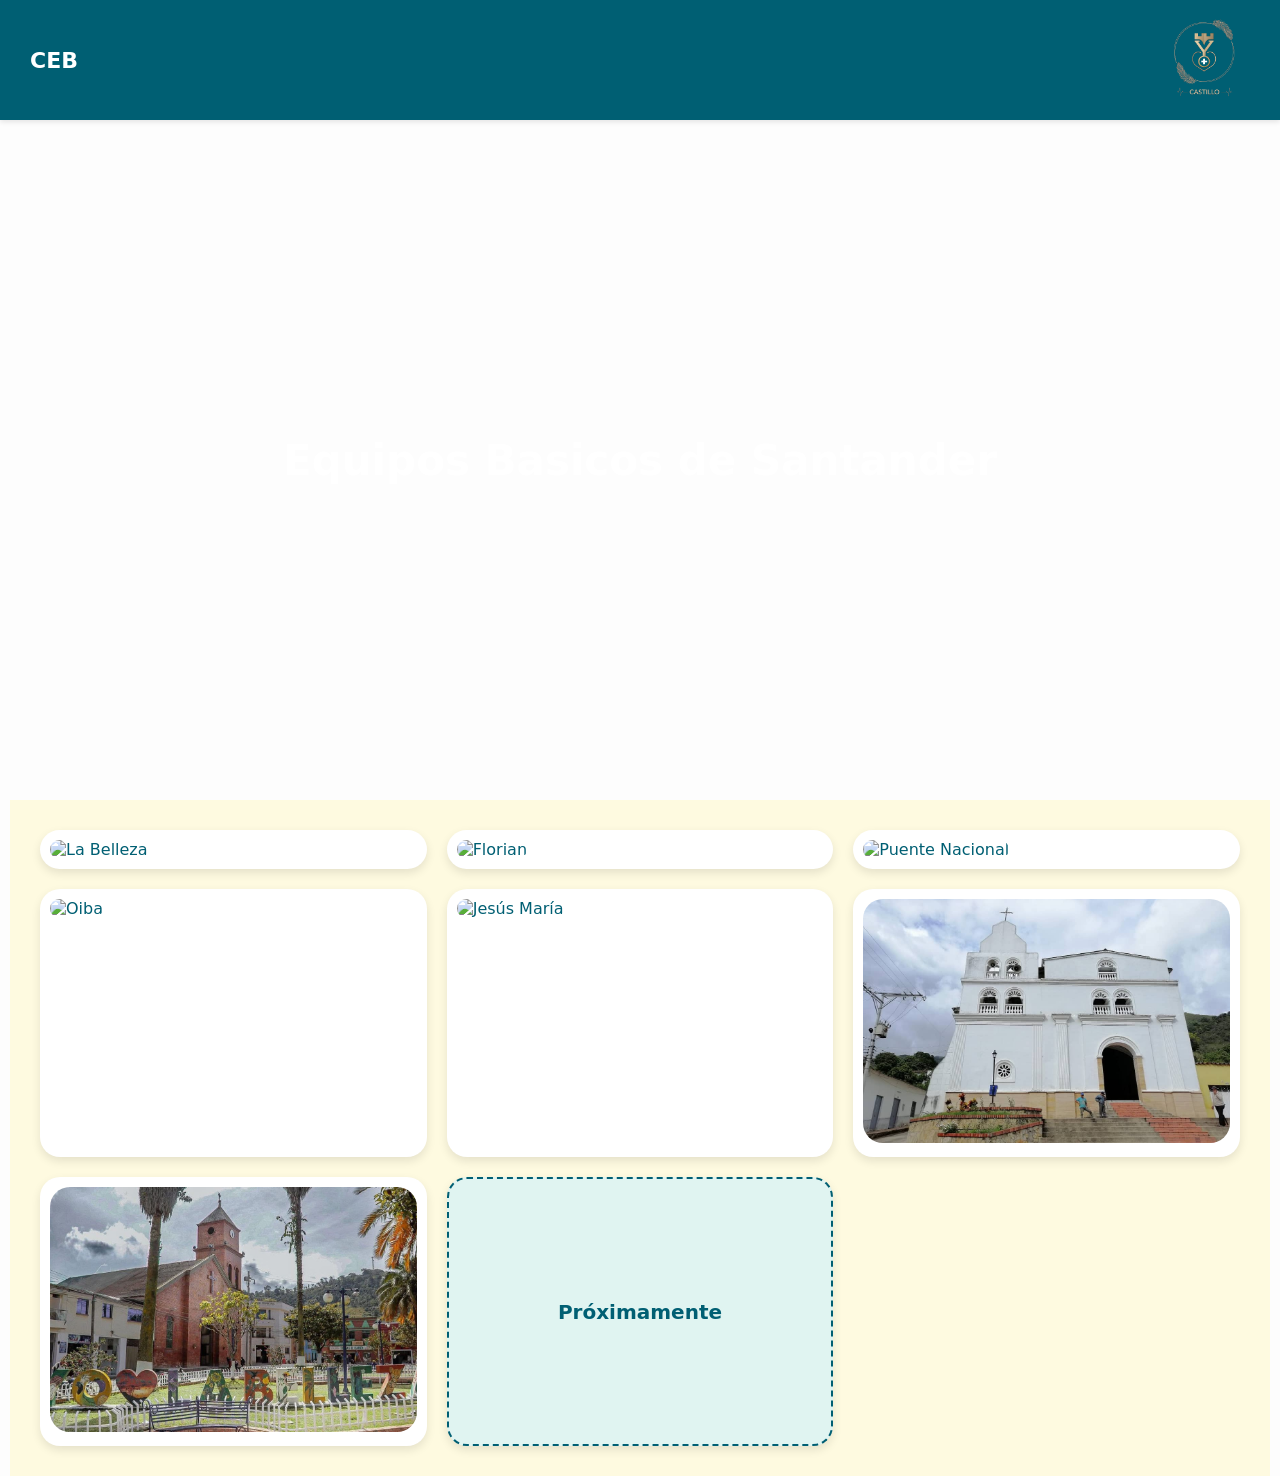
==== index.html @ 7196e9fd "web ebs" ====
<!DOCTYPE html>
<html lang="en">
<head>
    <meta charset="UTF-8">
    <meta name="viewport" content="width=device-width, initial-scale=1.0">
    <title>Cartografia De Equipos Basicos</title>
    <link rel="stylesheet" href="style.css">
    <style>
    #logo {
        transition: opacity 0.8s ease;
        opacity: 1;
        font-weight: bold;
        font-size: 22px;
    }
    #logo.fade-out {
        opacity: 0;
    }
    </style>
</head>
<body>
<nav>
    <div id="logo">CEB</div>
    <img src="logo_castillo_transparente.png" alt="Icono" class="nav-img">
</nav>

    <h1>Equipos Basicos de Santander</h1>

<div class="galeria">
    <div class="imagen">
        <a href="https://labellezasantander.netlify.app" target="_blank">
            <img src="Belleza.jpg" alt="La Belleza">
            <span class="nombre">La Belleza (2025)</span>
        </a>
    </div>

    <div class="imagen">
        <a href="https://cartografia-equipos-basicos.netlify.app/" target="_blank">
            <img src="Florian.jpeg" alt="Florian">
            <span class="nombre">Florian (2025)</span>
        </a>
    </div>

    <div class="imagen">
        <a href="https://cartografia-ebs.netlify.app/" target="_blank">
            <img src="Puente Nacional.jpg" alt="Puente Nacional">
            <span class="nombre">Puente Nacional (2025)</span>
        </a>
    </div>

    <div class="imagen">
        <a href="https://cartografia-ebs.netlify.app/" target="_blank">
            <img src="Oiba.jpg" alt="Oiba">
            <span class="nombre">Oiba (2025)</span>
        </a>
    </div>

    <div class="imagen">
        <a href="https://cartografia-ebs.netlify.app/" target="_blank">
            <img src="Jesus Maria.avif" alt="Jesús María">
            <span class="nombre">Jesús María (2025)</span>
        </a>
    </div>

        <div class="imagen">
        <a href="https://enciso-ebs.netlify.app/" target="_blank">
            <img src="enciso.jpg" alt="Jesús María">
            <span class="nombre">Enciso (2025-2026)</span>
        </a>
    </div>

            <div class="imagen">
        <a href="https://enciso-ebs.netlify.app/" target="_blank">
            <img src="belleza.jpg" alt="Jesús María">
            <span class="nombre">La Belleza (2025-2026)</span>
        </a>
    </div>

    <div class="imagen proximo">
        <div class="proximo-texto">Próximamente</div>
    </div>
</div>

<script>
window.addEventListener("load", () => {
    const logo = document.getElementById("logo");
    setTimeout(() => {
        logo.classList.add("fade-out");
        setTimeout(() => {
            logo.textContent = "Cartografía Equipos Básicos";
            logo.classList.remove("fade-out"); 
        }, 800); 
    }, 1500);
});
</script>
</body>
</html>
---- style.css ----
body {
    font-family: system-ui, -apple-system, BlinkMacSystemFont, 'Segoe UI', Roboto, Oxygen, Ubuntu, Cantarell, 'Open Sans', 'Helvetica Neue', sans-serif;
    background-color: #fdfdfd;   
    color: #222;               
    margin: 0;
    padding: 0;
}

nav {
    background-color: #005f73;   
    color: white;
    padding: 15px 30px;
    font-size: 20px;
    font-weight: bold;
    box-shadow: 0 2px 5px rgba(0,0,0,0.1); 
    display: flex;            
    align-items: center;       
    justify-content: space-between; 
}

.nav-img {
    height: 90px; 
    width: auto;

    cursor: pointer;
}

#logo {
    font-size: 24px;
    font-weight: bold;
    transition: all 1s ease;
}

h1 {
    position: relative;
    text-align: center;
    font-size: clamp(24px, 6vw, 42px);
    font-weight: bold;
    color: #ffffff;
    margin: 20px 0;           
    width: 100%;              
    aspect-ratio: 2 / 1;
    display: flex;            
    align-items: center;     
    justify-content: center;
    overflow: hidden;
    cursor: pointer;
}

h1::before {
    content: "";
    position: absolute;
    top: 0; left: 0;
    width: 100%; height: 100%;
    background: url("H3.jpg") center/cover no-repeat;
    filter: brightness(0.6) blur(2px); 
    z-index: -1;
    transition: all 0.6s ease;
}

h1:hover::before {
    filter: brightness(1) blur(0);
}

a {
    color: #005f73;
    text-decoration: none;
    font-weight: 500;
    margin: 10px;
    display: inline-block;
    transition: color 0.3s ease;
}

a:hover {
    color: #0a9396;
}

.galeria {
    display: grid;
    grid-template-columns: repeat(auto-fit, minmax(300px, 1fr));
    max-width: 1200px; /* 3 columnas máximo (3 x 300px + espacios) */
    margin: 0 auto;   /* centrar la galería */
    gap: 20px;
    padding: 30px;
    background-color: #fefae0;
}

.imagen {
    position: relative;
    overflow: hidden;    
    border-radius: 20px;
    box-shadow: 0 4px 10px rgba(0,0,0,0.1);
    background: white;
}

.imagen img {
    width: 100%;
    aspect-ratio: 3 / 2;
    object-fit: cover;
    transition: transform 0.3s ease;
    cursor: pointer;
    border-radius: 20px; 
}

.imagen:hover img {
    transform: scale(1.05);
}

.proximo {
    display: flex;
    align-items: center;
    justify-content: center;
    background: #e0f4f1; /* un verde/azul suave */
    border: 2px dashed #005f73; /* borde punteado para diferenciar */
    border-radius: 20px;
    min-height: 200px; /* altura mínima */
}

.proximo-texto {
    font-size: 20px;
    font-weight: bold;
    color: #005f73;
    text-align: center;
}

.nombre {
    position: absolute;
    bottom: 10px;
    left: 50%;
    transform: translateX(-50%);
    background: rgba(0, 95, 115, 0.8);
    color: white;
    padding: 5px 12px;
    border-radius: 12px;
    font-size: clamp(12px, 3vw, 16px);
    opacity: 0;
    transition: opacity 0.3s ease;
}

.imagen:hover .nombre {
    opacity: 1;
}

@media (max-width: 768px) {
    nav {
        font-size: 18px;
        padding: 10px 20px;
    }
    h1 {
        aspect-ratio: 16 / 9;
    }
}
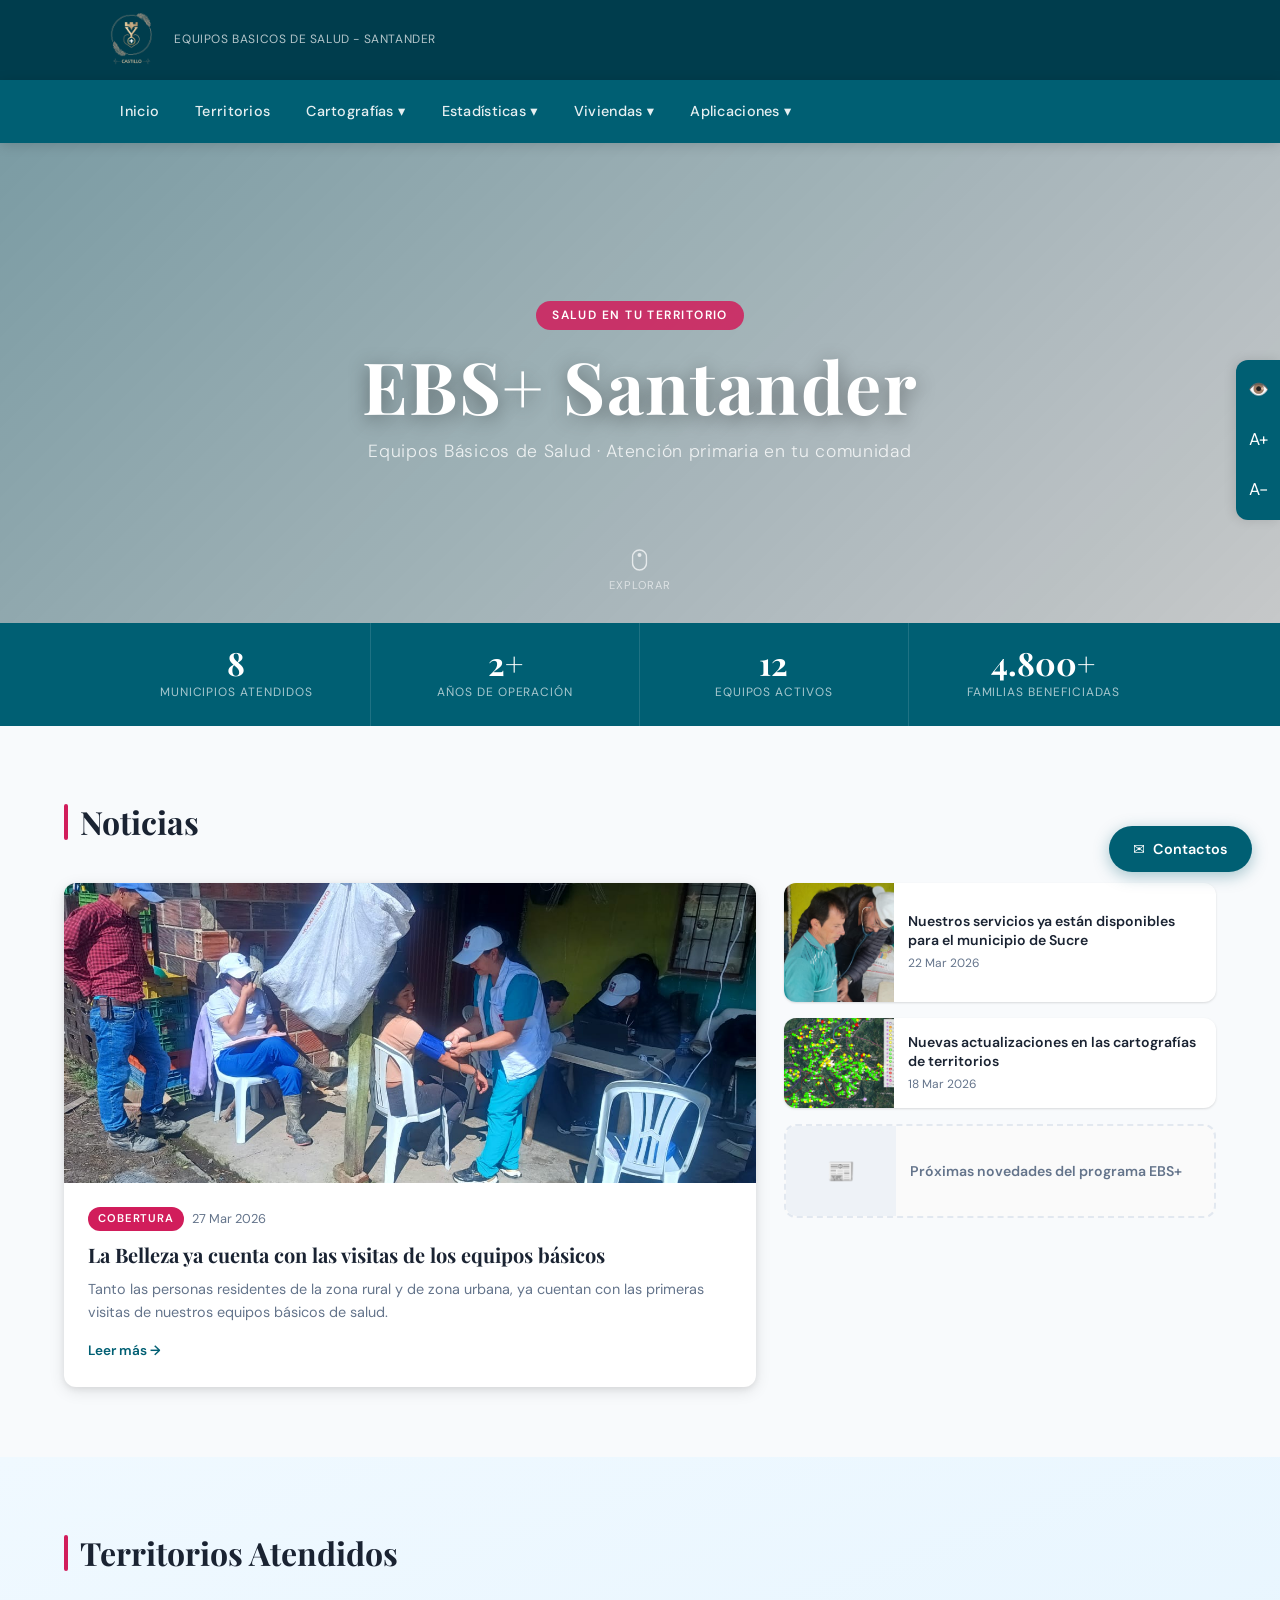
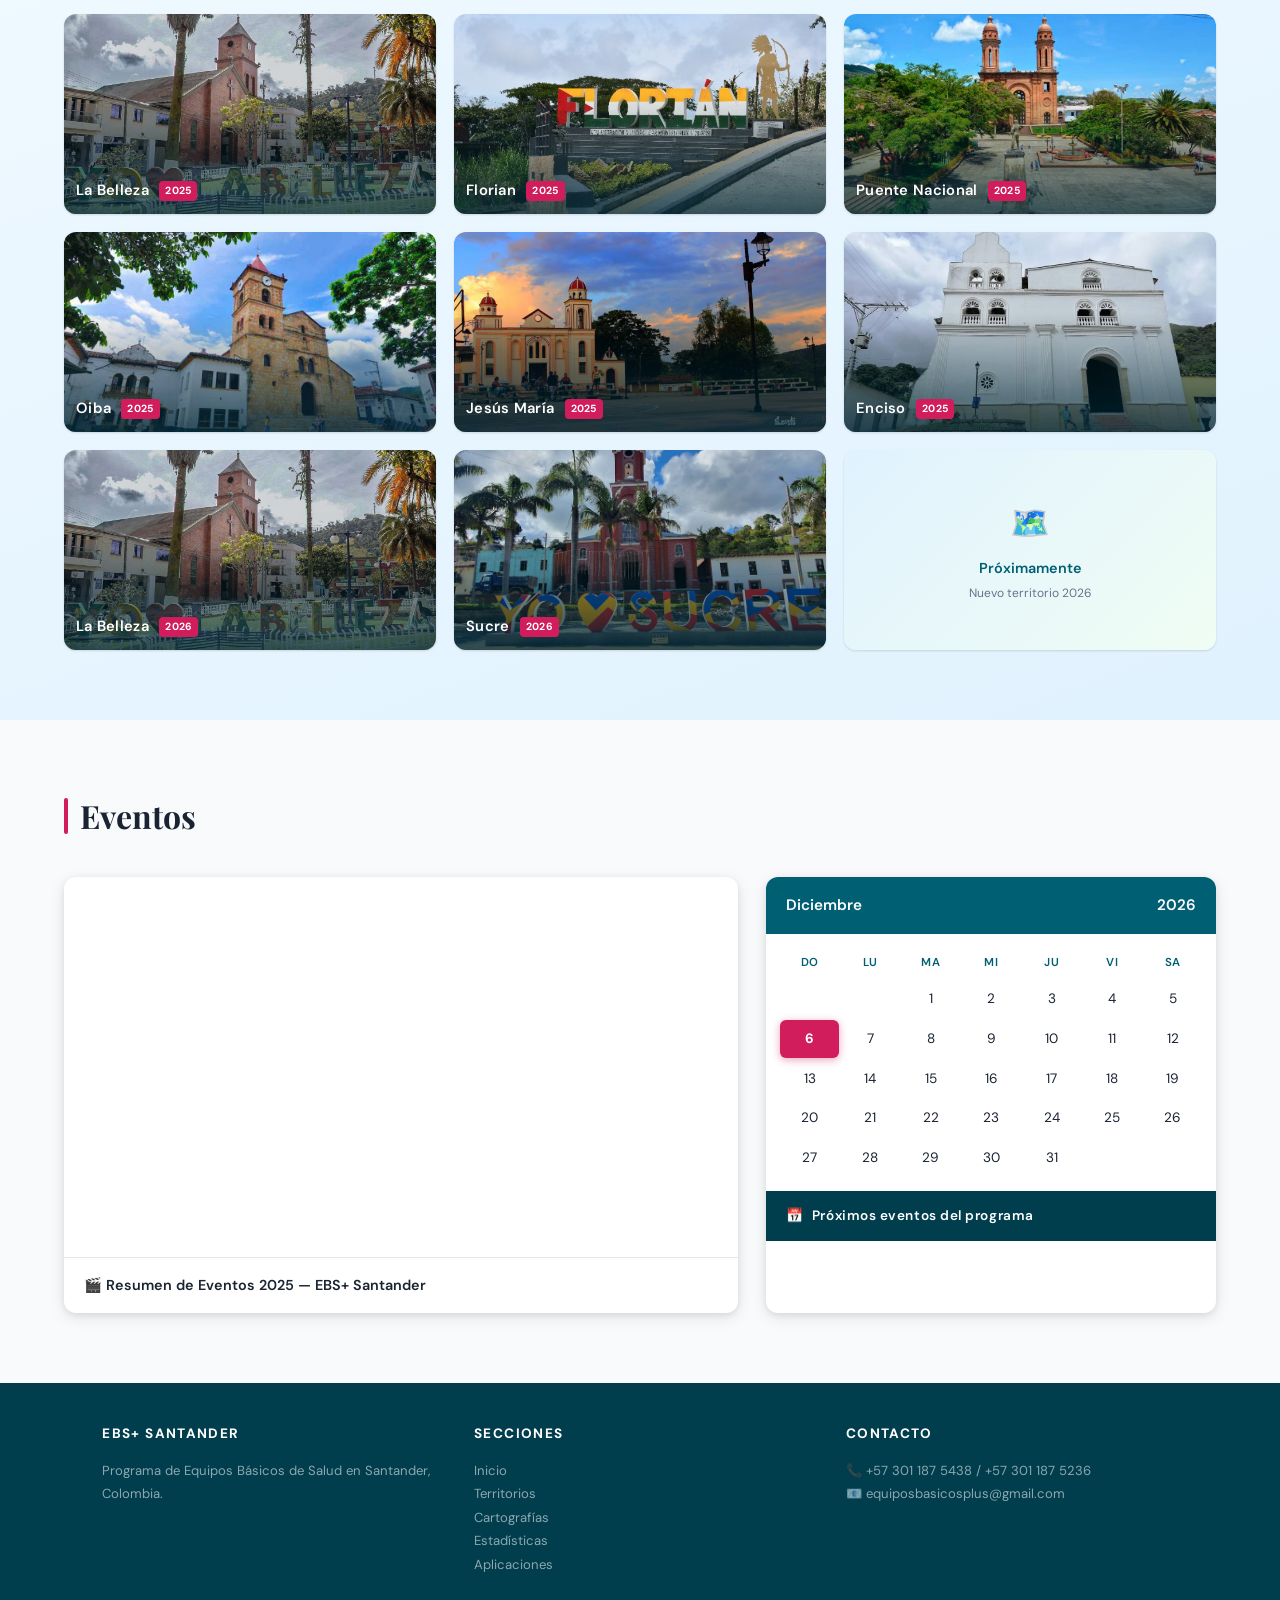
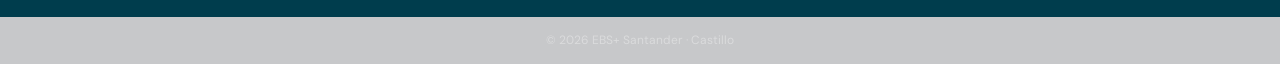
==== commit b2b63f05: "Update index.html" ====
--- a/index.html
+++ b/index.html
@@ -1,96 +1,876 @@
 <!DOCTYPE html>
-<html lang="en">
+<html lang="es">
 <head>
     <meta charset="UTF-8">
     <meta name="viewport" content="width=device-width, initial-scale=1.0">
-    <title>Cartografia De Equipos Basicos</title>
-    <link rel="stylesheet" href="style.css">
+    <title>EBS+ Santander | Equipos Básicos de Salud</title>
+    <link href="https://fonts.googleapis.com/css2?family=Playfair+Display:wght@600;700&family=DM+Sans:wght@300;400;500;600&display=swap" rel="stylesheet">
     <style>
-    #logo {
-        transition: opacity 0.8s ease;
-        opacity: 1;
-        font-weight: bold;
-        font-size: 22px;
-    }
-    #logo.fade-out {
-        opacity: 0;
-    }
+        :root {
+            --primary: #005f73;
+            --primary-light: #0a9396;
+            --primary-dark: #003d4d;
+            --accent: #d11d5b;
+            --accent-light: #f72585;
+            --bg: #f8fafc;
+            --surface: #ffffff;
+            --text: #1a2332;
+            --text-muted: #64748b;
+            --border: #e2e8f0;
+            --shadow-sm: 0 1px 3px rgba(0,0,0,0.08), 0 1px 2px rgba(0,0,0,0.06);
+            --shadow-md: 0 4px 16px rgba(0,0,0,0.10), 0 2px 6px rgba(0,0,0,0.07);
+            --shadow-lg: 0 20px 50px rgba(0,0,0,0.12);
+            --radius: 12px;
+            --font-display: 'Playfair Display', Georgia, serif;
+            --font-body: 'DM Sans', system-ui, sans-serif;
+        }
+
+        body.high-contrast {
+            --primary: #000;
+            --primary-light: #222;
+            --bg: #111;
+            --surface: #000;
+            --text: #ffff00;
+            --text-muted: #cccc00;
+            --border: #444;
+            --accent: #ffff00;
+        }
+
+        *, *::before, *::after { box-sizing: border-box; margin: 0; padding: 0; }
+
+        html { scroll-behavior: smooth; }
+
+        body {
+            font-family: var(--font-body);
+            background: var(--bg);
+            color: var(--text);
+            font-size: 16px;
+            line-height: 1.6;
+            overflow-x: hidden;
+            transition: background 0.3s, color 0.3s;
+        }
+
+        .gov-bar {
+            background: var(--primary-dark);
+            padding: 10px 8%;
+            display: flex;
+            align-items: center;
+            gap: 12px;
+            animation: slideDown 0.5s ease;
+        }
+        .gov-bar img { height: 60px; filter: brightness(1.1); }
+        .gov-bar-text {
+            color: rgba(255,255,255,0.7);
+            font-size: 0.75rem;
+            letter-spacing: 0.05em;
+            text-transform: uppercase;
+        }
+
+        nav {
+            background: var(--primary);
+            padding: 0 8%;
+            display: flex;
+            align-items: center;
+            box-shadow: 0 2px 12px rgba(0,0,0,0.15);
+            position: sticky;
+            top: 0;
+            z-index: 1000;
+            animation: slideDown 0.5s ease 0.1s both;
+        }
+
+        .menu-principal { display: flex; list-style: none; gap: 0; }
+        .menu-item { position: relative; }
+
+        .menu-item a {
+            display: block;
+            color: rgba(255,255,255,0.9);
+            text-decoration: none;
+            font-weight: 500;
+            font-size: 0.9rem;
+            letter-spacing: 0.02em;
+            padding: 20px 18px;
+            transition: color 0.2s, background 0.2s;
+            position: relative;
+        }
+
+        .menu-item a::after {
+            content: '';
+            position: absolute;
+            bottom: 0; left: 18px; right: 18px;
+            height: 2px;
+            background: var(--accent);
+            transform: scaleX(0);
+            transition: transform 0.25s ease;
+            border-radius: 2px 2px 0 0;
+        }
+
+        .menu-item:hover a { color: #fff; background: rgba(255,255,255,0.08); }
+        .menu-item:hover a::after { transform: scaleX(1); }
+
+        .dropdown-content {
+            display: none;
+            position: absolute;
+            top: 100%;
+            left: 0;
+            background: var(--surface);
+            min-width: 220px;
+            box-shadow: var(--shadow-lg);
+            border-radius: 0 0 var(--radius) var(--radius);
+            border-top: 2px solid var(--accent);
+            overflow: hidden;
+            animation: fadeDown 0.2s ease;
+        }
+
+        .menu-item:hover .dropdown-content { display: block; }
+
+        .dropdown-content a {
+            color: var(--text) !important;
+            padding: 11px 18px !important;
+            font-size: 0.875rem !important;
+            border-bottom: 1px solid var(--border);
+            transition: background 0.15s, padding-left 0.15s !important;
+        }
+
+        .dropdown-content a::after { display: none !important; }
+        .dropdown-content a:hover { background: #f0f9ff !important; padding-left: 24px !important; }
+
+        .banner-principal {
+            position: relative;
+            width: 100%;
+            height: 480px;
+            display: flex;
+            align-items: center;
+            justify-content: center;
+            overflow: hidden;
+        }
+
+        .banner-bg {
+            position: absolute;
+            inset: 0;
+            background: url("H3.jpg") center/cover no-repeat;
+            filter: brightness(0.45);
+            z-index: 0;
+            transform: scale(1.05);
+            animation: slowZoom 12s ease-out forwards;
+        }
+
+        .banner-overlay {
+            position: absolute;
+            inset: 0;
+            background: linear-gradient(135deg, rgba(0,63,77,0.5) 0%, rgba(0,0,0,0.2) 100%);
+            z-index: 1;
+        }
+
+        .banner-content {
+            position: relative;
+            z-index: 2;
+            text-align: center;
+            animation: fadeUp 1s ease 0.3s both;
+        }
+
+        .banner-tag {
+            display: inline-block;
+            background: rgba(209,29,91,0.85);
+            color: white;
+            font-size: 0.75rem;
+            font-weight: 600;
+            letter-spacing: 0.12em;
+            text-transform: uppercase;
+            padding: 5px 16px;
+            border-radius: 30px;
+            margin-bottom: 16px;
+            backdrop-filter: blur(4px);
+        }
+
+        .banner-principal h1 {
+            color: white;
+            font-family: var(--font-display);
+            font-size: clamp(2.5rem, 6vw, 4.5rem);
+            font-weight: 700;
+            text-shadow: 0 4px 20px rgba(0,0,0,0.4);
+            letter-spacing: 0.02em;
+            line-height: 1.1;
+        }
+
+        .banner-sub {
+            color: rgba(255,255,255,0.8);
+            font-size: 1.1rem;
+            margin-top: 12px;
+            font-weight: 300;
+            letter-spacing: 0.04em;
+        }
+
+        .banner-scroll {
+            position: absolute;
+            bottom: 28px;
+            left: 50%;
+            transform: translateX(-50%);
+            z-index: 2;
+            display: flex;
+            flex-direction: column;
+            align-items: center;
+            gap: 6px;
+            color: rgba(255,255,255,0.6);
+            font-size: 0.7rem;
+            letter-spacing: 0.1em;
+            text-transform: uppercase;
+            animation: bounce 2s infinite;
+        }
+
+        .banner-scroll svg { opacity: 0.7; }
+
+        .stats-bar {
+            background: var(--primary);
+            padding: 0 8%;
+            display: grid;
+            grid-template-columns: repeat(4, 1fr);
+            gap: 0;
+        }
+
+        .stat-item {
+            padding: 24px 20px;
+            text-align: center;
+            border-right: 1px solid rgba(255,255,255,0.12);
+            transition: background 0.2s;
+        }
+        .stat-item:last-child { border-right: none; }
+        .stat-item:hover { background: rgba(255,255,255,0.06); }
+
+        .stat-number {
+            font-family: var(--font-display);
+            font-size: 2rem;
+            color: #fff;
+            font-weight: 700;
+            line-height: 1;
+        }
+
+        .stat-label {
+            font-size: 0.75rem;
+            color: rgba(255,255,255,0.65);
+            text-transform: uppercase;
+            letter-spacing: 0.08em;
+            margin-top: 4px;
+        }
+
+        .section-wrapper { max-width: 1200px; margin: 0 auto; padding: 70px 24px; }
+
+        .section-label {
+            display: flex;
+            align-items: center;
+            gap: 12px;
+            margin-bottom: 36px;
+        }
+
+        .section-label::before {
+            content: '';
+            display: block;
+            width: 4px;
+            height: 36px;
+            background: var(--accent);
+            border-radius: 4px;
+        }
+
+        .section-label h2 {
+            font-family: var(--font-display);
+            font-size: 2rem;
+            color: var(--text);
+            font-weight: 700;
+        }
+
+        .news-grid { display: grid; grid-template-columns: 1.6fr 1fr; gap: 28px; }
+
+        .news-main-card {
+            background: var(--surface);
+            border-radius: var(--radius);
+            overflow: hidden;
+            box-shadow: var(--shadow-md);
+            transition: transform 0.3s, box-shadow 0.3s;
+            cursor: pointer;
+        }
+
+        .news-main-card:hover { transform: translateY(-4px); box-shadow: var(--shadow-lg); }
+
+        .news-main-card img {
+            width: 100%; height: 300px;
+            object-fit: cover; display: block;
+            transition: transform 0.5s ease;
+        }
+
+        .news-main-card:hover img { transform: scale(1.03); }
+        .news-main-card .card-body { padding: 24px; }
+
+        .news-meta { display: flex; align-items: center; gap: 8px; margin-bottom: 10px; }
+
+        .news-cat {
+            background: var(--accent);
+            color: white;
+            font-size: 0.7rem;
+            font-weight: 600;
+            letter-spacing: 0.08em;
+            text-transform: uppercase;
+            padding: 3px 10px;
+            border-radius: 20px;
+        }
+
+        .news-date { font-size: 0.8rem; color: var(--text-muted); }
+
+        .news-headline {
+            font-family: var(--font-display);
+            font-size: 1.25rem;
+            font-weight: 700;
+            line-height: 1.35;
+            color: var(--text);
+            margin-bottom: 10px;
+        }
+
+        .news-excerpt { font-size: 0.9rem; color: var(--text-muted); line-height: 1.6; }
+
+        .news-read-more {
+            display: inline-flex;
+            align-items: center;
+            gap: 6px;
+            margin-top: 16px;
+            color: var(--primary);
+            font-size: 0.85rem;
+            font-weight: 600;
+            text-decoration: none;
+            transition: gap 0.2s;
+        }
+        .news-read-more:hover { gap: 10px; }
+
+        .news-sidebar-col { display: flex; flex-direction: column; gap: 16px; }
+
+        .sidebar-card {
+            background: var(--surface);
+            border-radius: var(--radius);
+            overflow: hidden;
+            display: flex;
+            box-shadow: var(--shadow-sm);
+            transition: transform 0.25s, box-shadow 0.25s;
+            cursor: pointer;
+        }
+
+        .sidebar-card:hover { transform: translateX(4px); box-shadow: var(--shadow-md); }
+
+        .sidebar-card img { width: 110px; min-height: 90px; object-fit: cover; flex-shrink: 0; }
+
+        .sidebar-card-body {
+            padding: 14px;
+            display: flex;
+            flex-direction: column;
+            justify-content: center;
+        }
+
+        .sidebar-card-title { font-size: 0.88rem; font-weight: 600; line-height: 1.35; color: var(--text); }
+        .sidebar-card-date { font-size: 0.75rem; color: var(--text-muted); margin-top: 4px; }
+
+        .territorios-bg { background: linear-gradient(160deg, #f0f9ff 0%, #e0f2fe 100%); }
+
+        .municipios-grid { display: grid; grid-template-columns: repeat(3, 1fr); gap: 18px; }
+
+        .municipio-card {
+            position: relative;
+            overflow: hidden;
+            border-radius: var(--radius);
+            height: 200px;
+            cursor: pointer;
+            box-shadow: var(--shadow-sm);
+            transition: transform 0.35s cubic-bezier(0.34, 1.56, 0.64, 1), box-shadow 0.3s;
+        }
+
+        .municipio-card:hover { transform: scale(1.04); box-shadow: var(--shadow-lg); z-index: 2; }
+
+        .municipio-card img { width: 100%; height: 100%; object-fit: cover; transition: transform 0.6s ease; }
+        .municipio-card:hover img { transform: scale(1.12); }
+
+        .municipio-overlay {
+            position: absolute;
+            inset: 0;
+            background: linear-gradient(to top, rgba(0,40,55,0.75) 0%, transparent 60%);
+        }
+
+        .municipio-nombre {
+            position: absolute;
+            bottom: 0; left: 0; right: 0;
+            color: white;
+            padding: 14px 12px 12px;
+            font-weight: 600;
+            font-size: 0.92rem;
+            letter-spacing: 0.02em;
+        }
+
+        .municipio-year {
+            display: inline-block;
+            background: var(--accent);
+            color: white;
+            font-size: 0.65rem;
+            font-weight: 700;
+            padding: 2px 6px;
+            border-radius: 4px;
+            margin-left: 6px;
+            vertical-align: middle;
+        }
+
+        .eventos-grid { display: grid; grid-template-columns: 1.5fr 1fr; gap: 28px; }
+
+        .video-card { background: var(--surface); border-radius: var(--radius); overflow: hidden; box-shadow: var(--shadow-md); }
+        .video-card iframe { width: 100%; aspect-ratio: 16/9; display: block; }
+        .video-caption { padding: 16px 20px; font-weight: 600; font-size: 0.9rem; color: var(--text); border-top: 1px solid var(--border); }
+
+        .calendar-card { background: var(--surface); border-radius: var(--radius); overflow: hidden; box-shadow: var(--shadow-md); }
+
+        .cal-header {
+            background: var(--primary);
+            color: white;
+            padding: 16px 20px;
+            display: flex;
+            justify-content: space-between;
+            align-items: center;
+            font-weight: 600;
+            font-size: 0.95rem;
+        }
+
+        .cal-grid { display: grid; grid-template-columns: repeat(7, 1fr); padding: 14px; gap: 2px; }
+
+        .day-name {
+            text-align: center;
+            font-size: 0.72rem;
+            font-weight: 600;
+            color: var(--primary);
+            text-transform: uppercase;
+            padding: 6px 0;
+            letter-spacing: 0.04em;
+        }
+
+        .day { text-align: center; padding: 8px 4px; font-size: 0.85rem; border-radius: 6px; cursor: default; transition: background 0.15s; color: var(--text); }
+        .day:not(:empty):hover { background: #f0f9ff; }
+
+        .today { background: var(--accent); color: white !important; font-weight: 700; border-radius: 6px; box-shadow: 0 2px 8px rgba(209,29,91,0.4); }
+
+        .cal-footer {
+            background: var(--primary-dark);
+            color: white;
+            padding: 14px 20px;
+            font-size: 0.85rem;
+            font-weight: 600;
+            letter-spacing: 0.04em;
+            display: flex;
+            align-items: center;
+            gap: 8px;
+        }
+
+        .lateral-tools {
+            position: fixed;
+            right: 0; top: 40%;
+            background: var(--primary);
+            width: 44px;
+            display: flex;
+            flex-direction: column;
+            align-items: center;
+            padding: 14px 0;
+            border-radius: 12px 0 0 12px;
+            gap: 18px;
+            z-index: 2000;
+            box-shadow: -2px 0 12px rgba(0,0,0,0.12);
+        }
+
+        .tool-btn {
+            cursor: pointer;
+            font-size: 17px;
+            color: white;
+            display: flex;
+            align-items: center;
+            justify-content: center;
+            width: 32px; height: 32px;
+            border-radius: 8px;
+            transition: background 0.2s, transform 0.2s;
+            user-select: none;
+        }
+
+        .tool-btn:hover { background: rgba(255,255,255,0.15); transform: scale(1.15); }
+
+        .contact-fab {
+            position: fixed;
+            bottom: 28px; right: 28px;
+            z-index: 3000;
+            display: flex;
+            flex-direction: column;
+            align-items: flex-end;
+            gap: 12px;
+        }
+
+        .contact-panel {
+            background: var(--surface);
+            border-radius: var(--radius);
+            padding: 22px;
+            width: 290px;
+            box-shadow: var(--shadow-lg);
+            border: 1px solid var(--border);
+            opacity: 0;
+            transform: translateY(12px) scale(0.97);
+            pointer-events: none;
+            transition: opacity 0.25s, transform 0.25s;
+        }
+
+        .contact-panel.active { opacity: 1; transform: translateY(0) scale(1); pointer-events: all; }
+
+        .contact-panel h3 {
+            font-family: var(--font-display);
+            font-size: 1.1rem;
+            color: var(--primary);
+            margin-bottom: 14px;
+            padding-bottom: 10px;
+            border-bottom: 1px solid var(--border);
+        }
+
+        .contact-item { display: flex; align-items: center; gap: 10px; padding: 8px 0; font-size: 0.88rem; color: var(--text); }
+        .contact-icon { font-size: 1.1rem; }
+
+        .contact-toggle {
+            background: var(--primary);
+            color: white;
+            border: none;
+            padding: 14px 24px;
+            border-radius: 50px;
+            cursor: pointer;
+            font-size: 0.9rem;
+            font-weight: 600;
+            font-family: var(--font-body);
+            display: flex;
+            align-items: center;
+            gap: 8px;
+            box-shadow: 0 4px 16px rgba(0,95,115,0.35);
+            transition: background 0.2s, transform 0.2s, box-shadow 0.2s;
+        }
+
+        .contact-toggle:hover { background: var(--primary-light); transform: translateY(-2px); box-shadow: 0 8px 24px rgba(0,95,115,0.4); }
+
+        footer {
+            background: var(--primary-dark);
+            color: rgba(255,255,255,0.7);
+            padding: 40px 8%;
+            display: grid;
+            grid-template-columns: 1fr 1fr 1fr;
+            gap: 40px;
+        }
+
+        .footer-col h4 { color: white; font-size: 0.85rem; text-transform: uppercase; letter-spacing: 0.1em; margin-bottom: 14px; }
+
+        .footer-col p, .footer-col a {
+            font-size: 0.82rem;
+            line-height: 1.8;
+            color: rgba(255,255,255,0.55);
+            text-decoration: none;
+            display: block;
+            transition: color 0.2s;
+        }
+
+        .footer-col a:hover { color: rgba(255,255,255,0.9); }
+
+        .footer-bottom { background: rgba(0,0,0,0.2); text-align: center; padding: 14px; font-size: 0.75rem; color: rgba(255,255,255,0.35); }
+
+        @keyframes slideDown { from { transform: translateY(-100%); opacity: 0; } to { transform: translateY(0); opacity: 1; } }
+        @keyframes fadeUp { from { transform: translateY(30px); opacity: 0; } to { transform: translateY(0); opacity: 1; } }
+        @keyframes fadeDown { from { transform: translateY(-8px); opacity: 0; } to { transform: translateY(0); opacity: 1; } }
+        @keyframes slowZoom { from { transform: scale(1.08); } to { transform: scale(1.0); } }
+        @keyframes bounce { 0%, 100% { transform: translateX(-50%) translateY(0); } 50% { transform: translateX(-50%) translateY(6px); } }
+
+        .reveal { opacity: 0; transform: translateY(28px); transition: opacity 0.65s ease, transform 0.65s ease; }
+        .reveal.visible { opacity: 1; transform: translateY(0); }
+        .reveal-delay-1 { transition-delay: 0.1s; }
+        .reveal-delay-2 { transition-delay: 0.2s; }
+        .reveal-delay-3 { transition-delay: 0.3s; }
+
+        @media (max-width: 900px) {
+            .news-grid, .eventos-grid { grid-template-columns: 1fr; }
+            .municipios-grid { grid-template-columns: repeat(2, 1fr); }
+            .stats-bar { grid-template-columns: repeat(2, 1fr); }
+            footer { grid-template-columns: 1fr; gap: 24px; }
+        }
+
+        @media (max-width: 600px) {
+            .municipios-grid { grid-template-columns: 1fr; }
+            .stats-bar { grid-template-columns: 1fr 1fr; }
+            .banner-principal h1 { font-size: 2rem; }
+        }
     </style>
 </head>
 <body>
-<nav>
-    <div id="logo">CEB</div>
-    <img src="logo_castillo_transparente.png" alt="Icono" class="nav-img">
-</nav>
-
-    <h1>Equipos Basicos de Santander</h1>
-
-<div class="galeria">
-    <div class="imagen">
-        <a href="https://labellezasantander.netlify.app" target="_blank">
-            <img src="Belleza.jpg" alt="La Belleza">
-            <span class="nombre">La Belleza (2025)</span>
-        </a>
+
+    <div class="gov-bar">
+        <img src="logo_castillo_transparente.png" alt="EBS+ Santander">
+        <span class="gov-bar-text">Equipos Basicos de Salud - Santander</span>
     </div>
 
-    <div class="imagen">
-        <a href="https://cartografia-equipos-basicos.netlify.app/" target="_blank">
-            <img src="Florian.jpeg" alt="Florian">
-            <span class="nombre">Florian (2025)</span>
-        </a>
+    <nav>
+        <ul class="menu-principal">
+            <li class="menu-item"><a href="#">Inicio</a></li>
+            <li class="menu-item"><a href="#territorios" onclick="event.preventDefault();document.getElementById('territorios').scrollIntoView({behavior:'smooth'})">Territorios</a></li>
+            <li class="menu-item"><a href="#">Cartografías ▾</a>
+                <div class="dropdown-content">
+                    <a href="#">La Belleza</a>
+                    <a href="#">Florian</a>
+                    <a href="#">Puente Nacional</a>
+                    <a href="#">Oiba</a>
+                    <a href="#">Jesús María</a>
+                    <a href="#">Enciso</a>
+                    <a href="indexcar.html">Sucre</a>
+                </div>
+            </li>
+            <li class="menu-item"><a href="#">Estadísticas ▾</a>
+                <div class="dropdown-content">
+                    <a href="#">La Belleza</a>
+                    <a href="#">Florian</a>
+                    <a href="#">Puente Nacional</a>
+                    <a href="#">Oiba</a>
+                    <a href="#">Jesús María</a>
+                    <a href="#">Enciso</a>
+                    <a href="#">Sucre</a>
+                </div>
+            </li>
+            <li class="menu-item"><a href="#">Viviendas ▾</a>
+                <div class="dropdown-content">
+                    <a href="#">La Belleza</a>
+                    <a href="#">Florian</a>
+                    <a href="#">Puente Nacional</a>
+                    <a href="#">Oiba</a>
+                    <a href="#">Jesús María</a>
+                    <a href="#">Enciso</a>
+                    <a href="#">Sucre</a>
+                </div>
+            </li>
+            <li class="menu-item"><a href="#">Aplicaciones ▾</a>
+                <div class="dropdown-content">
+                    <a href="#">La Belleza</a>
+                    <a href="#">Florian</a>
+                    <a href="#">Puente Nacional</a>
+                    <a href="#">Oiba</a>
+                    <a href="#">Jesús María</a>
+                    <a href="#">Enciso</a>
+                    <a href="#">Sucre</a>
+                </div>
+            </li>
+        </ul>
+    </nav>
+
+    <div class="banner-principal">
+        <div class="banner-bg"></div>
+        <div class="banner-overlay"></div>
+        <div class="banner-content">
+            <span class="banner-tag">Salud en tu territorio</span>
+            <h1>EBS+ Santander</h1>
+            <p class="banner-sub">Equipos Básicos de Salud · Atención primaria en tu comunidad</p>
+        </div>
+        <div class="banner-scroll">
+            <svg width="16" height="22" viewBox="0 0 16 22" fill="none"><rect x="1" y="1" width="14" height="20" rx="7" stroke="white" stroke-width="1.5"/><circle cx="8" cy="6" r="2" fill="white"/></svg>
+            <span>Explorar</span>
+        </div>
     </div>
 
-    <div class="imagen">
-        <a href="https://cartografia-ebs.netlify.app/" target="_blank">
-            <img src="Puente Nacional.jpg" alt="Puente Nacional">
-            <span class="nombre">Puente Nacional (2025)</span>
-        </a>
+    <div class="stats-bar">
+        <div class="stat-item">
+            <div class="stat-number" data-target="8">0</div>
+            <div class="stat-label">Municipios atendidos</div>
+        </div>
+        <div class="stat-item">
+            <div class="stat-number" data-target="2" data-suffix="+">0</div>
+            <div class="stat-label">Años de operación</div>
+        </div>
+        <div class="stat-item">
+            <div class="stat-number" data-target="12">0</div>
+            <div class="stat-label">Equipos activos</div>
+        </div>
+        <div class="stat-item">
+            <div class="stat-number" data-target="4800" data-suffix="+">0</div>
+            <div class="stat-label">Familias beneficiadas</div>
+        </div>
     </div>
 
-    <div class="imagen">
-        <a href="https://cartografia-ebs.netlify.app/" target="_blank">
-            <img src="Oiba.jpg" alt="Oiba">
-            <span class="nombre">Oiba (2025)</span>
-        </a>
+    <section>
+        <div class="section-wrapper">
+            <div class="section-label reveal">
+                <h2>Noticias</h2>
+            </div>
+            <div class="news-grid">
+                <div class="news-main-card reveal">
+                    <img src="nt.jpg" alt="Equipos Básicos de Salud en La Belleza">
+                    <div class="card-body">
+                        <div class="news-meta">
+                            <span class="news-cat">Cobertura</span>
+                            <span class="news-date">27 Mar 2026</span>
+                        </div>
+                        <div class="news-headline">La Belleza ya cuenta con las visitas de los equipos básicos</div>
+                        <p class="news-excerpt">Tanto las personas residentes de la zona rural y de zona urbana, ya cuentan con las primeras visitas de nuestros equipos básicos de salud.</p>
+                        <a href="#" class="news-read-more">Leer más →</a>
+                    </div>
+                </div>
+                <div class="news-sidebar-col">
+                    <div class="sidebar-card reveal reveal-delay-1">
+                        <img src="Captura de pantalla 2026-03-27 093327.png" alt="Sucre">
+                        <div class="sidebar-card-body">
+                            <div class="sidebar-card-title">Nuestros servicios ya están disponibles para el municipio de Sucre</div>
+                            <div class="sidebar-card-date">22 Mar 2026</div>
+                        </div>
+                    </div>
+                    <div class="sidebar-card reveal reveal-delay-2">
+                        <img src="Captura de pantalla 2026-03-22 173746.png" alt="Cartografías">
+                        <div class="sidebar-card-body">
+                            <div class="sidebar-card-title">Nuevas actualizaciones en las cartografías de territorios</div>
+                            <div class="sidebar-card-date">18 Mar 2026</div>
+                        </div>
+                    </div>
+                    <div class="sidebar-card reveal reveal-delay-3" style="border: 2px dashed var(--border); box-shadow:none; background: #fafafa; cursor:default;">
+                        <div style="width:110px; height:90px; background: #eef2f7; display:flex; align-items:center; justify-content:center; flex-shrink:0;">
+                            <span style="font-size:1.4rem;">📰</span>
+                        </div>
+                        <div class="sidebar-card-body">
+                            <div class="sidebar-card-title" style="color: var(--text-muted);">Próximas novedades del programa EBS+</div>
+                        </div>
+                    </div>
+                </div>
+            </div>
+        </div>
+    </section>
+
+    <section id="territorios" class="territorios-bg">
+        <div class="section-wrapper">
+            <div class="section-label reveal">
+                <h2>Territorios Atendidos</h2>
+            </div>
+            <div class="municipios-grid">
+                <div class="municipio-card reveal reveal-delay-1"><img src="belleza.jpg" alt="La Belleza"><div class="municipio-overlay"></div><div class="municipio-nombre">La Belleza <span class="municipio-year">2025</span></div></div>
+                <div class="municipio-card reveal reveal-delay-2"><img src="florian.jpeg" alt="Florian"><div class="municipio-overlay"></div><div class="municipio-nombre">Florian <span class="municipio-year">2025</span></div></div>
+                <div class="municipio-card reveal reveal-delay-3"><img src="puente nacional.jpg" alt="Puente Nacional"><div class="municipio-overlay"></div><div class="municipio-nombre">Puente Nacional <span class="municipio-year">2025</span></div></div>
+                <div class="municipio-card reveal reveal-delay-1"><img src="oiba.jpg" alt="Oiba"><div class="municipio-overlay"></div><div class="municipio-nombre">Oiba <span class="municipio-year">2025</span></div></div>
+                <div class="municipio-card reveal reveal-delay-2"><img src="jesus maria.avif" alt="Jesús María"><div class="municipio-overlay"></div><div class="municipio-nombre">Jesús María <span class="municipio-year">2025</span></div></div>
+                <div class="municipio-card reveal reveal-delay-3"><img src="enciso.jpg" alt="Enciso"><div class="municipio-overlay"></div><div class="municipio-nombre">Enciso <span class="municipio-year">2025</span></div></div>
+                <div class="municipio-card reveal reveal-delay-1"><img src="belleza.jpg" alt="La Belleza 2026"><div class="municipio-overlay"></div><div class="municipio-nombre">La Belleza <span class="municipio-year">2026</span></div></div>
+                <div class="municipio-card reveal reveal-delay-2"><img src="sucre.avif" alt="Sucre"><div class="municipio-overlay"></div><div class="municipio-nombre">Sucre <span class="municipio-year">2026</span></div></div>
+                <div class="municipio-card reveal reveal-delay-3" style="background: linear-gradient(135deg, #e0f2fe, #f0fdf4); display:flex; align-items:center; justify-content:center; cursor:default;">
+                    <div style="text-align:center; color: var(--primary);">
+                        <div style="font-size:2rem; margin-bottom:8px;">🗺️</div>
+                        <div style="font-weight:600; font-size:0.9rem;">Próximamente</div>
+                        <div style="font-size:0.75rem; color: var(--text-muted); margin-top:4px;">Nuevo territorio 2026</div>
+                    </div>
+                </div>
+            </div>
+        </div>
+    </section>
+
+    <section>
+        <div class="section-wrapper">
+            <div class="section-label reveal">
+                <h2>Eventos</h2>
+            </div>
+            <div class="eventos-grid">
+                <div class="video-card reveal">
+                    <iframe src="https://www.youtube.com/embed/dQw4w9WgXcQ" frameborder="0" allowfullscreen></iframe>
+                    <div class="video-caption">🎬 Resumen de Eventos 2025 — EBS+ Santander</div>
+                </div>
+                <div class="calendar-card reveal reveal-delay-1">
+                    <div class="cal-header">
+                        <span id="monthName">Mes</span>
+                        <span id="yearName">Año</span>
+                    </div>
+                    <div class="cal-grid" id="calendarGrid"></div>
+                    <div class="cal-footer">
+                        <span>📅</span> Próximos eventos del programa
+                    </div>
+                </div>
+            </div>
+        </div>
+    </section>
+
+    <footer>
+        <div class="footer-col">
+            <h4>EBS+ Santander</h4>
+            <p>Programa de Equipos Básicos de Salud en Santander, Colombia.</p>
+        </div>
+        <div class="footer-col">
+            <h4>Secciones</h4>
+            <a href="#">Inicio</a>
+            <a href="#territorios" onclick="event.preventDefault();document.getElementById('territorios').scrollIntoView({behavior:'smooth'})">Territorios</a>
+            <a href="#">Cartografías</a>
+            <a href="#">Estadísticas</a>
+            <a href="#">Aplicaciones</a>
+        </div>
+        <div class="footer-col">
+            <h4>Contacto</h4>
+            <p>📞 +57 301 187 5438 / +57 301 187 5236</p>
+            <p>📧 equiposbasicosplus@gmail.com</p>
+        </div>
+    </footer>
+    <div class="footer-bottom">© 2026 EBS+ Santander · Castillo</div>
+
+    <div class="lateral-tools">
+        <div class="tool-btn" onclick="toggleContrast()" title="Alto contraste">👁️</div>
+        <div class="tool-btn" onclick="changeFontSize(2)" title="Aumentar texto">A+</div>
+        <div class="tool-btn" onclick="changeFontSize(-2)" title="Reducir texto">A−</div>
     </div>
 
-    <div class="imagen">
-        <a href="https://cartografia-ebs.netlify.app/" target="_blank">
-            <img src="Jesus Maria.avif" alt="Jesús María">
-            <span class="nombre">Jesús María (2025)</span>
-        </a>
+    <div class="contact-fab">
+        <div id="contactPanel" class="contact-panel">
+            <h3>Contáctenos</h3>
+            <div class="contact-item"><span class="contact-icon">📞</span><span>+57 301 187 5438 / +57 301 187 5236</span></div>
+            <div class="contact-item"><span class="contact-icon">📧</span><span>equiposbasicosplus@gmail.com</span></div>
+            <div class="contact-item"><span class="contact-icon">🕐</span><span>Lun–Vie 8:00 am – 5:00 pm</span></div>
+        </div>
+        <button class="contact-toggle" onclick="toggleContact()">
+            <span>✉</span> Contactos
+        </button>
     </div>
 
-        <div class="imagen">
-        <a href="https://enciso-ebs.netlify.app/" target="_blank">
-            <img src="enciso.jpg" alt="Jesús María">
-            <span class="nombre">Enciso (2025-2026)</span>
-        </a>
-    </div>
-
-            <div class="imagen">
-        <a href="https://enciso-ebs.netlify.app/" target="_blank">
-            <img src="belleza.jpg" alt="Jesús María">
-            <span class="nombre">La Belleza (2025-2026)</span>
-        </a>
-    </div>
-
-    <div class="imagen proximo">
-        <div class="proximo-texto">Próximamente</div>
-    </div>
-</div>
-
-<script>
-window.addEventListener("load", () => {
-    const logo = document.getElementById("logo");
-    setTimeout(() => {
-        logo.classList.add("fade-out");
-        setTimeout(() => {
-            logo.textContent = "Cartografía Equipos Básicos";
-            logo.classList.remove("fade-out"); 
-        }, 800); 
-    }, 1500);
-});
-</script>
+    <script>
+        function toggleContrast() { document.body.classList.toggle('high-contrast'); }
+        let currentSize = 16;
+        function changeFontSize(step) {
+            currentSize = Math.min(22, Math.max(12, currentSize + step));
+            document.documentElement.style.fontSize = currentSize + 'px';
+        }
+        function toggleContact() {
+            document.getElementById('contactPanel').classList.toggle('active');
+        }
+
+        const date = new Date();
+        const monthNames = ["Enero","Febrero","Marzo","Abril","Mayo","Junio","Julio","Agosto","Septiembre","Octubre","Noviembre","Diciembre"];
+        const dayNames = ["Do","Lu","Ma","Mi","Ju","Vi","Sa"];
+        document.getElementById('monthName').textContent = monthNames[date.getMonth()];
+        document.getElementById('yearName').textContent = date.getFullYear();
+
+        const grid = document.getElementById('calendarGrid');
+        dayNames.forEach(d => grid.innerHTML += `<div class="day-name">${d}</div>`);
+        const firstDay = new Date(date.getFullYear(), date.getMonth(), 1).getDay();
+        const lastDay = new Date(date.getFullYear(), date.getMonth() + 1, 0).getDate();
+        for (let i = 0; i < firstDay; i++) grid.innerHTML += `<div></div>`;
+        for (let i = 1; i <= lastDay; i++) {
+            const isToday = i === date.getDate() ? 'today' : '';
+            grid.innerHTML += `<div class="day ${isToday}">${i}</div>`;
+        }
+
+        const revealEls = document.querySelectorAll('.reveal');
+        const observer = new IntersectionObserver((entries) => {
+            entries.forEach(e => { if (e.isIntersecting) { e.target.classList.add('visible'); observer.unobserve(e.target); } });
+        }, { threshold: 0.12 });
+        revealEls.forEach(el => observer.observe(el));
+
+        const counters = document.querySelectorAll('.stat-number[data-target]');
+        const countObserver = new IntersectionObserver((entries) => {
+            entries.forEach(e => {
+                if (!e.isIntersecting) return;
+                const el = e.target;
+                const target = +el.dataset.target;
+                const suffix = el.dataset.suffix || '';
+                const step = target / (1200 / 16);
+                let current = 0;
+                const timer = setInterval(() => {
+                    current = Math.min(current + step, target);
+                    el.textContent = Math.floor(current).toLocaleString('es-CO') + suffix;
+                    if (current >= target) clearInterval(timer);
+                }, 16);
+                countObserver.unobserve(el);
+            });
+        }, { threshold: 0.5 });
+        counters.forEach(el => countObserver.observe(el));
+    </script>
 </body>
 </html>
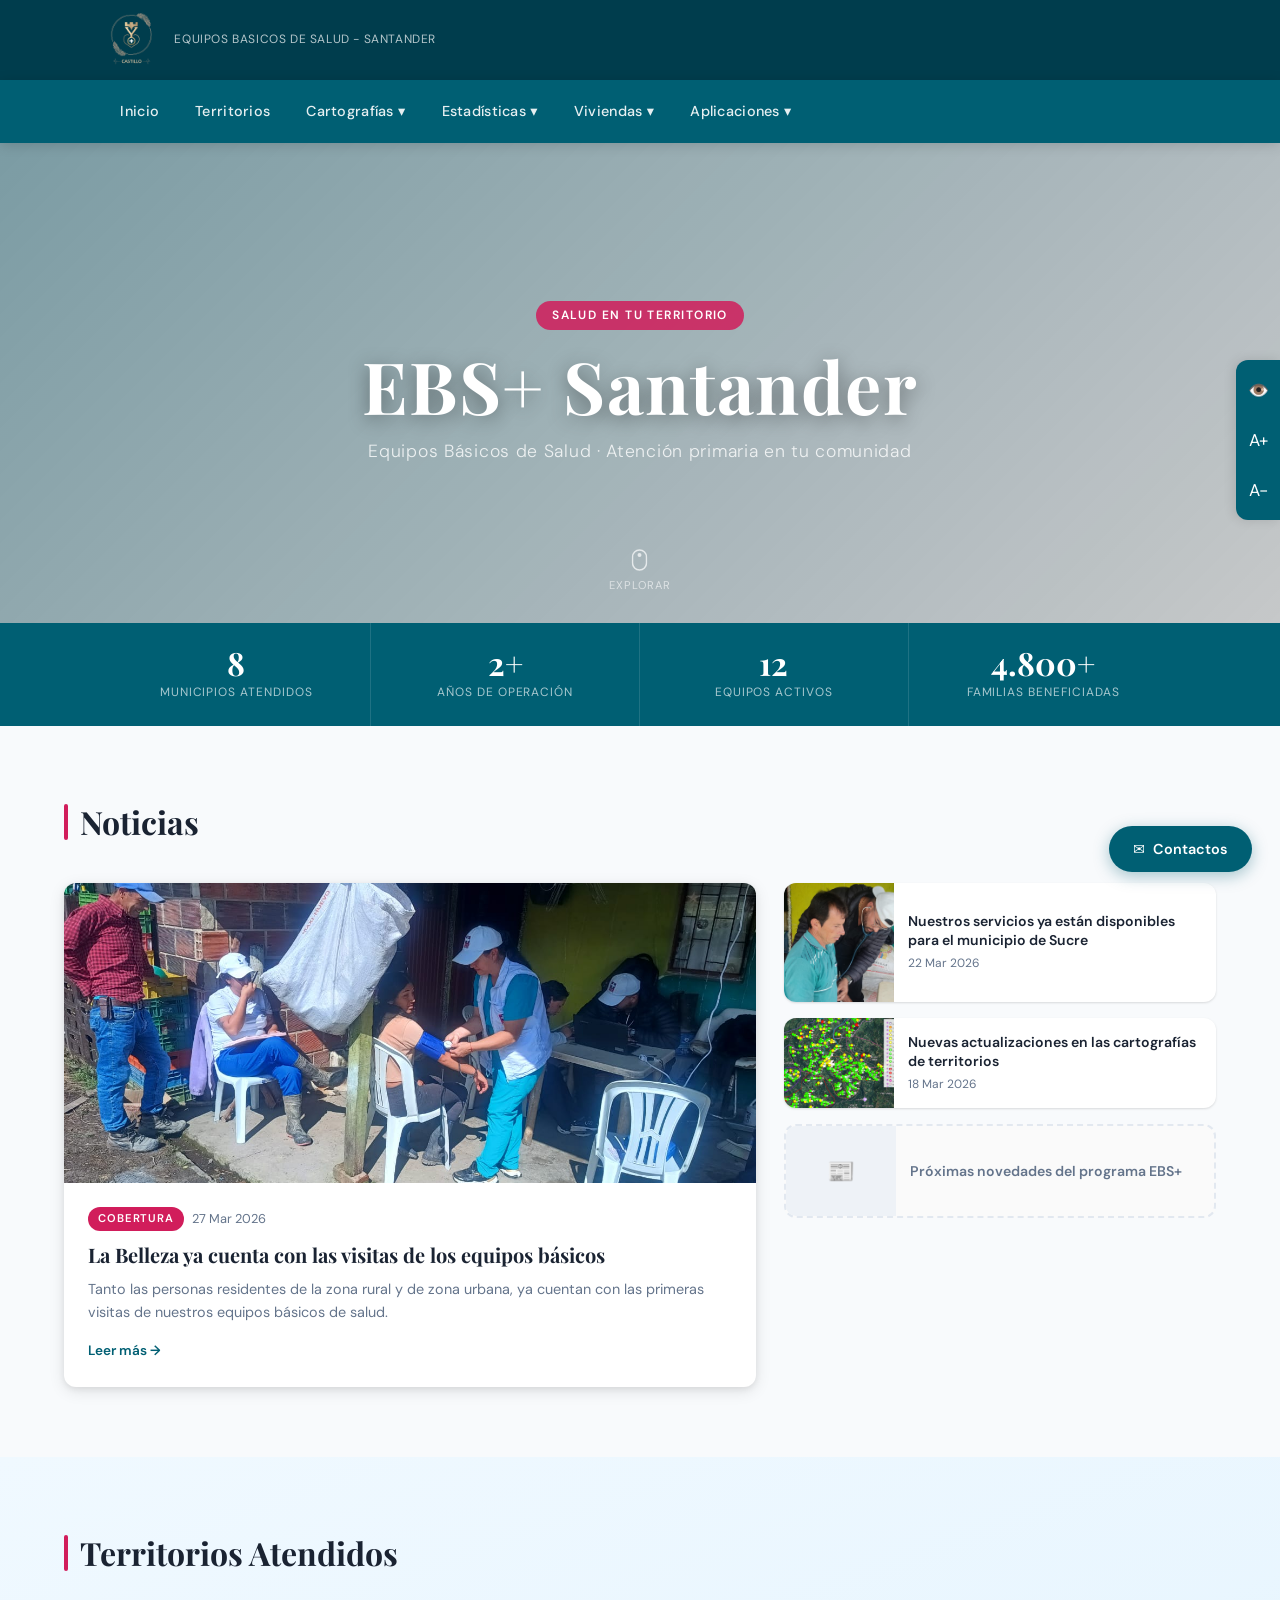
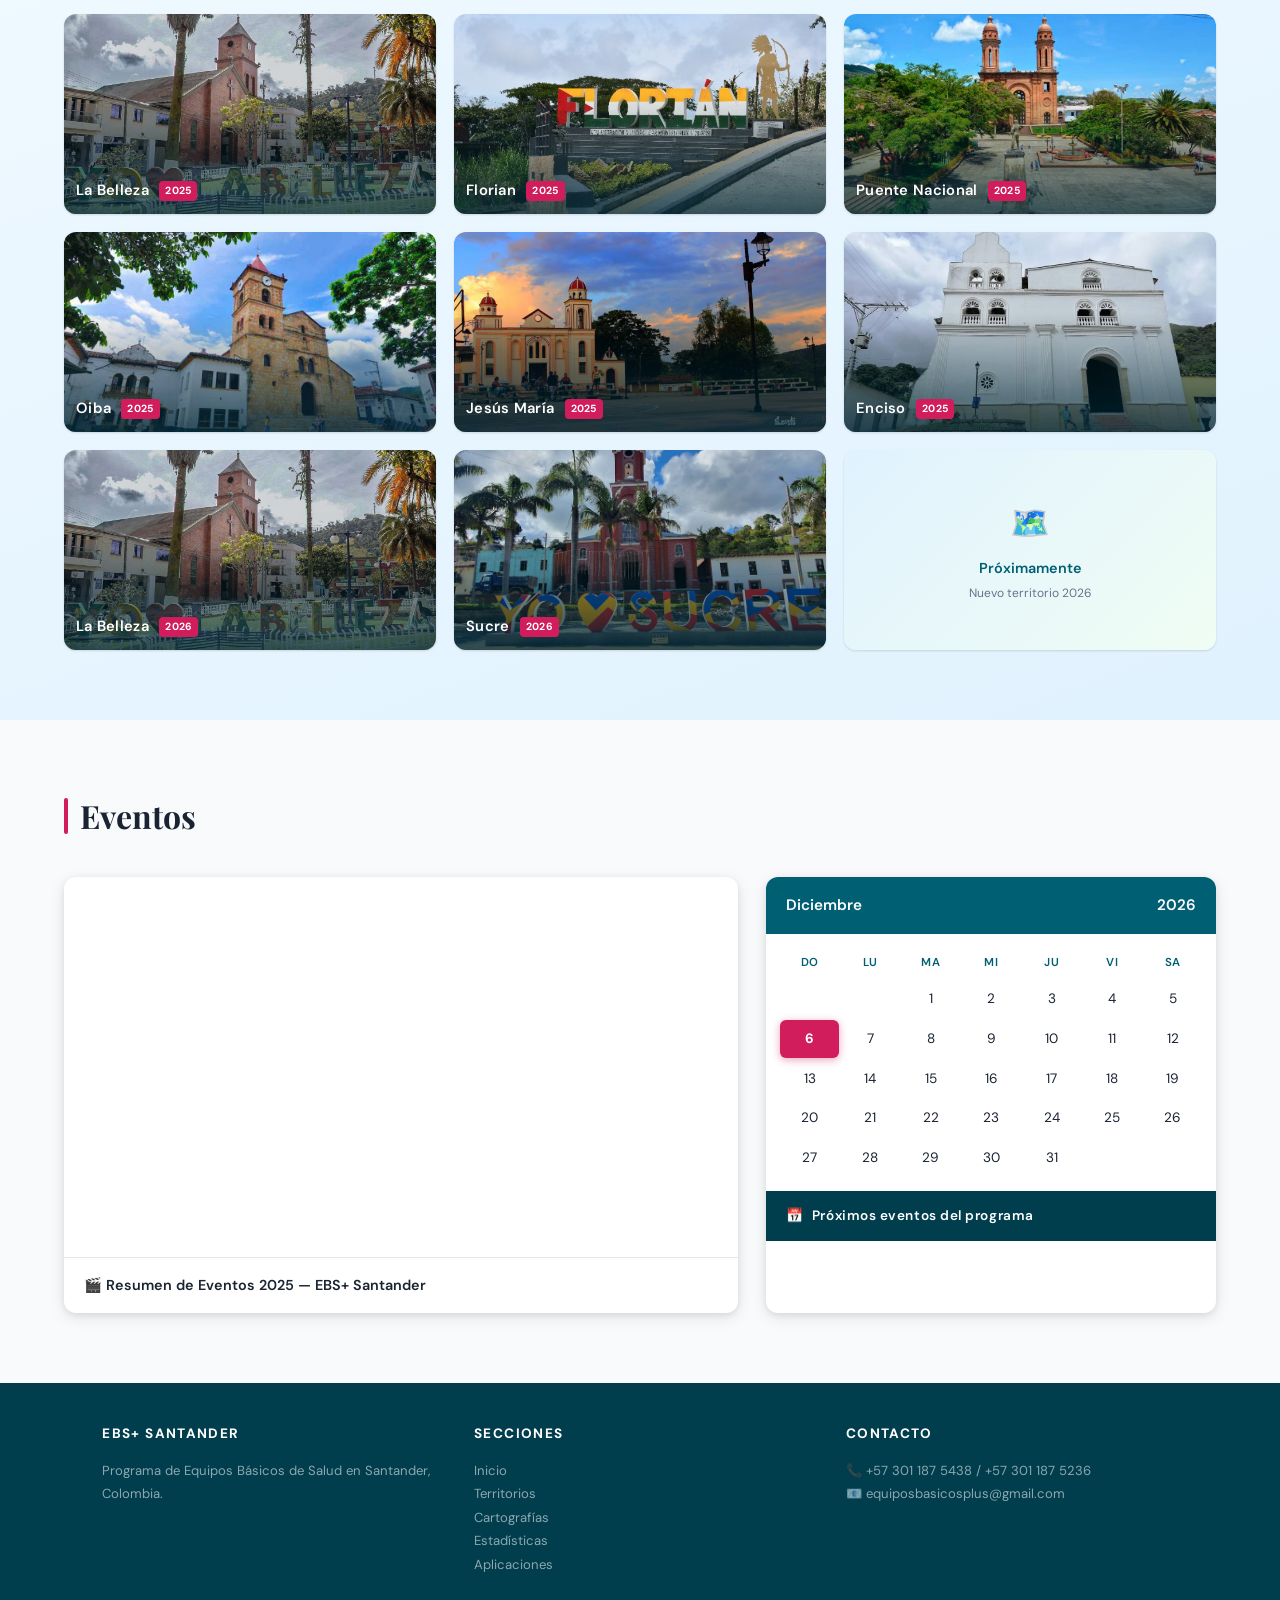
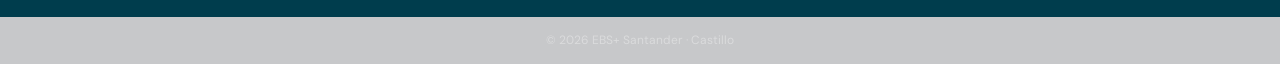
==== commit cb7be4ee: "Update index.html" ====
--- a/index.html
+++ b/index.html
@@ -581,6 +581,84 @@
         .reveal-delay-2 { transition-delay: 0.2s; }
         .reveal-delay-3 { transition-delay: 0.3s; }
 
+
+        /* ── MENÚ HAMBURGUESA (móvil) ─────────────────────── */
+        .hamburger {
+            display: none;
+            flex-direction: column;
+            gap: 5px;
+            cursor: pointer;
+            padding: 10px;
+            margin-left: auto;
+            background: none;
+            border: none;
+        }
+        .hamburger span {
+            display: block;
+            width: 24px;
+            height: 2px;
+            background: white;
+            border-radius: 2px;
+            transition: all 0.3s ease;
+        }
+        .hamburger.open span:nth-child(1) { transform: translateY(7px) rotate(45deg); }
+        .hamburger.open span:nth-child(2) { opacity: 0; }
+        .hamburger.open span:nth-child(3) { transform: translateY(-7px) rotate(-45deg); }
+
+        /* ── RESPONSIVE ────────────────────────────────────── */
+        @media (max-width: 860px) {
+            /* Hamburguesa visible */
+            .hamburger { display: flex; }
+
+            /* Menú oculto por defecto en móvil */
+            .menu-principal {
+                display: none;
+                flex-direction: column;
+                position: absolute;
+                top: 100%;
+                left: 0; right: 0;
+                background: var(--primary-dark);
+                box-shadow: 0 8px 24px rgba(0,0,0,0.2);
+                z-index: 999;
+            }
+            .menu-principal.open { display: flex; }
+
+            nav { position: sticky; top: 0; flex-wrap: wrap; padding: 0 4%; }
+
+            .menu-item { width: 100%; border-bottom: 1px solid rgba(255,255,255,0.08); }
+            .menu-item a { padding: 14px 16px; font-size: 0.95rem; }
+            .menu-item a::after { display: none; }
+
+            /* Dropdowns en móvil: desplegables al tocar */
+            .dropdown-content {
+                display: none;
+                position: static;
+                background: rgba(0,0,0,0.2);
+                border-radius: 0;
+                border-top: none;
+                border-left: 3px solid var(--accent);
+                box-shadow: none;
+                animation: none;
+            }
+            .dropdown-content.open { display: block; }
+            .dropdown-content a {
+                color: rgba(255,255,255,0.8) !important;
+                padding: 10px 28px !important;
+                border-bottom: 1px solid rgba(255,255,255,0.06);
+                font-size: 0.85rem !important;
+            }
+            .dropdown-content a:hover { background: rgba(255,255,255,0.08) !important; padding-left: 34px !important; color: white !important; }
+
+            /* Gov bar */
+            .gov-bar { padding: 8px 4%; }
+            .gov-bar img { height: 40px; }
+            .gov-bar-text { font-size: 0.65rem; }
+        }
+
+        @media (max-width: 600px) {
+            .gov-bar-text { display: none; }
+        }
+
         @media (max-width: 900px) {
             .news-grid, .eventos-grid { grid-template-columns: 1fr; }
             .municipios-grid { grid-template-columns: repeat(2, 1fr); }
@@ -609,7 +687,7 @@
             <li class="menu-item"><a href="#">Cartografías ▾</a>
                 <div class="dropdown-content">
                     <a href="#">La Belleza</a>
-                    <a href="#">Florian</a>
+                    <a href="Florian.html">Florian</a>
                     <a href="#">Puente Nacional</a>
                     <a href="#">Oiba</a>
                     <a href="#">Jesús María</a>
@@ -651,6 +729,9 @@
                 </div>
             </li>
         </ul>
+    <button class="hamburger" id="hamburger" onclick="toggleMenu()" aria-label="Menú">
+        <span></span><span></span><span></span>
+    </button>
     </nav>
 
     <div class="banner-principal">
@@ -871,6 +952,34 @@
             });
         }, { threshold: 0.5 });
         counters.forEach(el => countObserver.observe(el));
+
+        // ── MENÚ HAMBURGUESA ──────────────────────────────────
+        function toggleMenu() {
+            const menu = document.querySelector('.menu-principal');
+            const btn = document.getElementById('hamburger');
+            menu.classList.toggle('open');
+            btn.classList.toggle('open');
+        }
+
+        // Dropdowns táctiles en móvil
+        document.querySelectorAll('.menu-item > a').forEach(link => {
+            link.addEventListener('click', function(e) {
+                if (window.innerWidth > 860) return;
+                const dropdown = this.parentElement.querySelector('.dropdown-content');
+                if (!dropdown) return;
+                e.preventDefault();
+                dropdown.classList.toggle('open');
+            });
+        });
+
+        // Cerrar menú al hacer clic fuera
+        document.addEventListener('click', function(e) {
+            if (!e.target.closest('nav')) {
+                document.querySelector('.menu-principal')?.classList.remove('open');
+                document.getElementById('hamburger')?.classList.remove('open');
+            }
+        });
+
     </script>
 </body>
 </html>
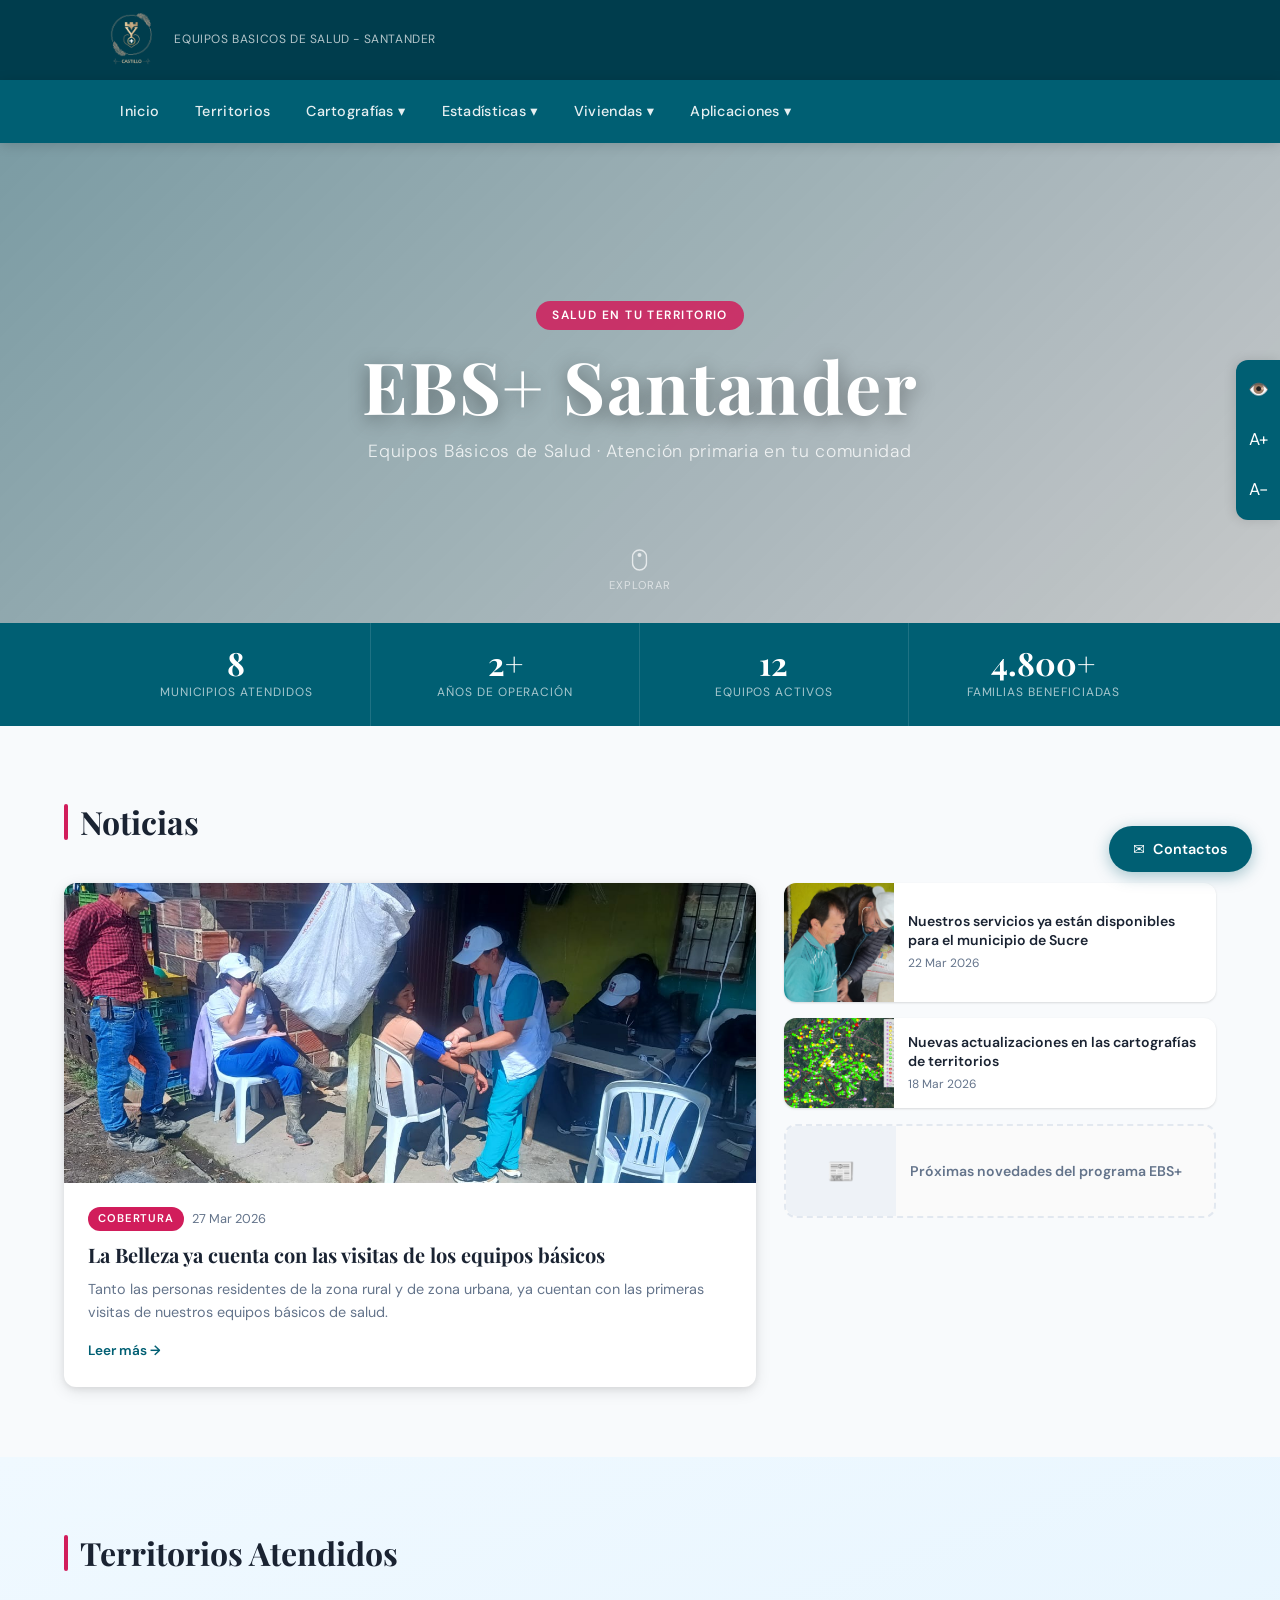
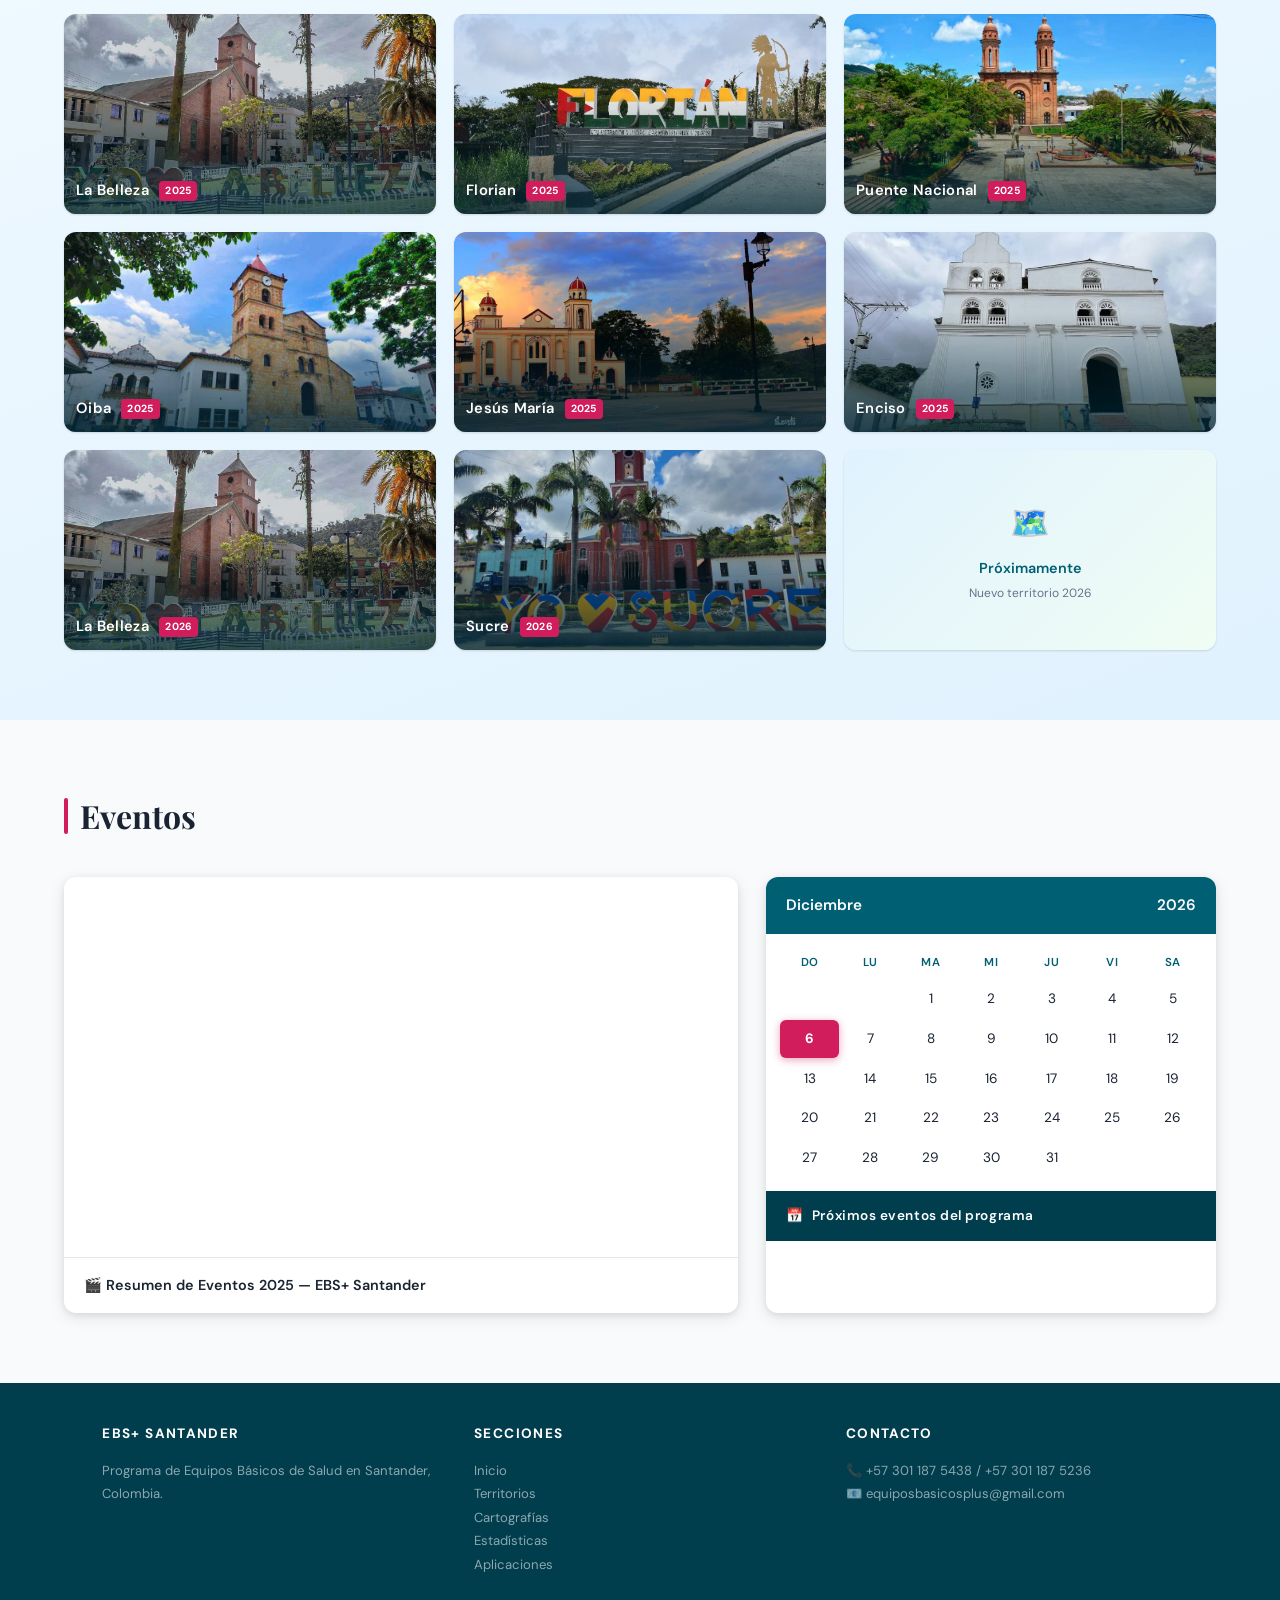
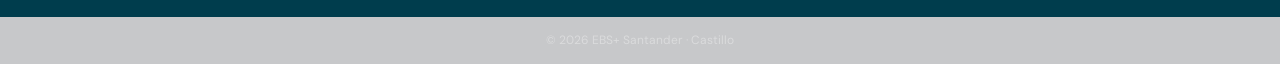
==== commit d07c043b: "Update index.html" ====
--- a/index.html
+++ b/index.html
@@ -688,9 +688,9 @@
                 <div class="dropdown-content">
                     <a href="#">La Belleza</a>
                     <a href="Florian.html">Florian</a>
-                    <a href="#">Puente Nacional</a>
-                    <a href="#">Oiba</a>
-                    <a href="#">Jesús María</a>
+                    <a href="Puente Nacional.html">Puente Nacional</a>
+                    <a href="oiba.html">Oiba</a>
+                    <a href="Jesus Maria.html">Jesús María</a>
                     <a href="#">Enciso</a>
                     <a href="indexcar.html">Sucre</a>
                 </div>
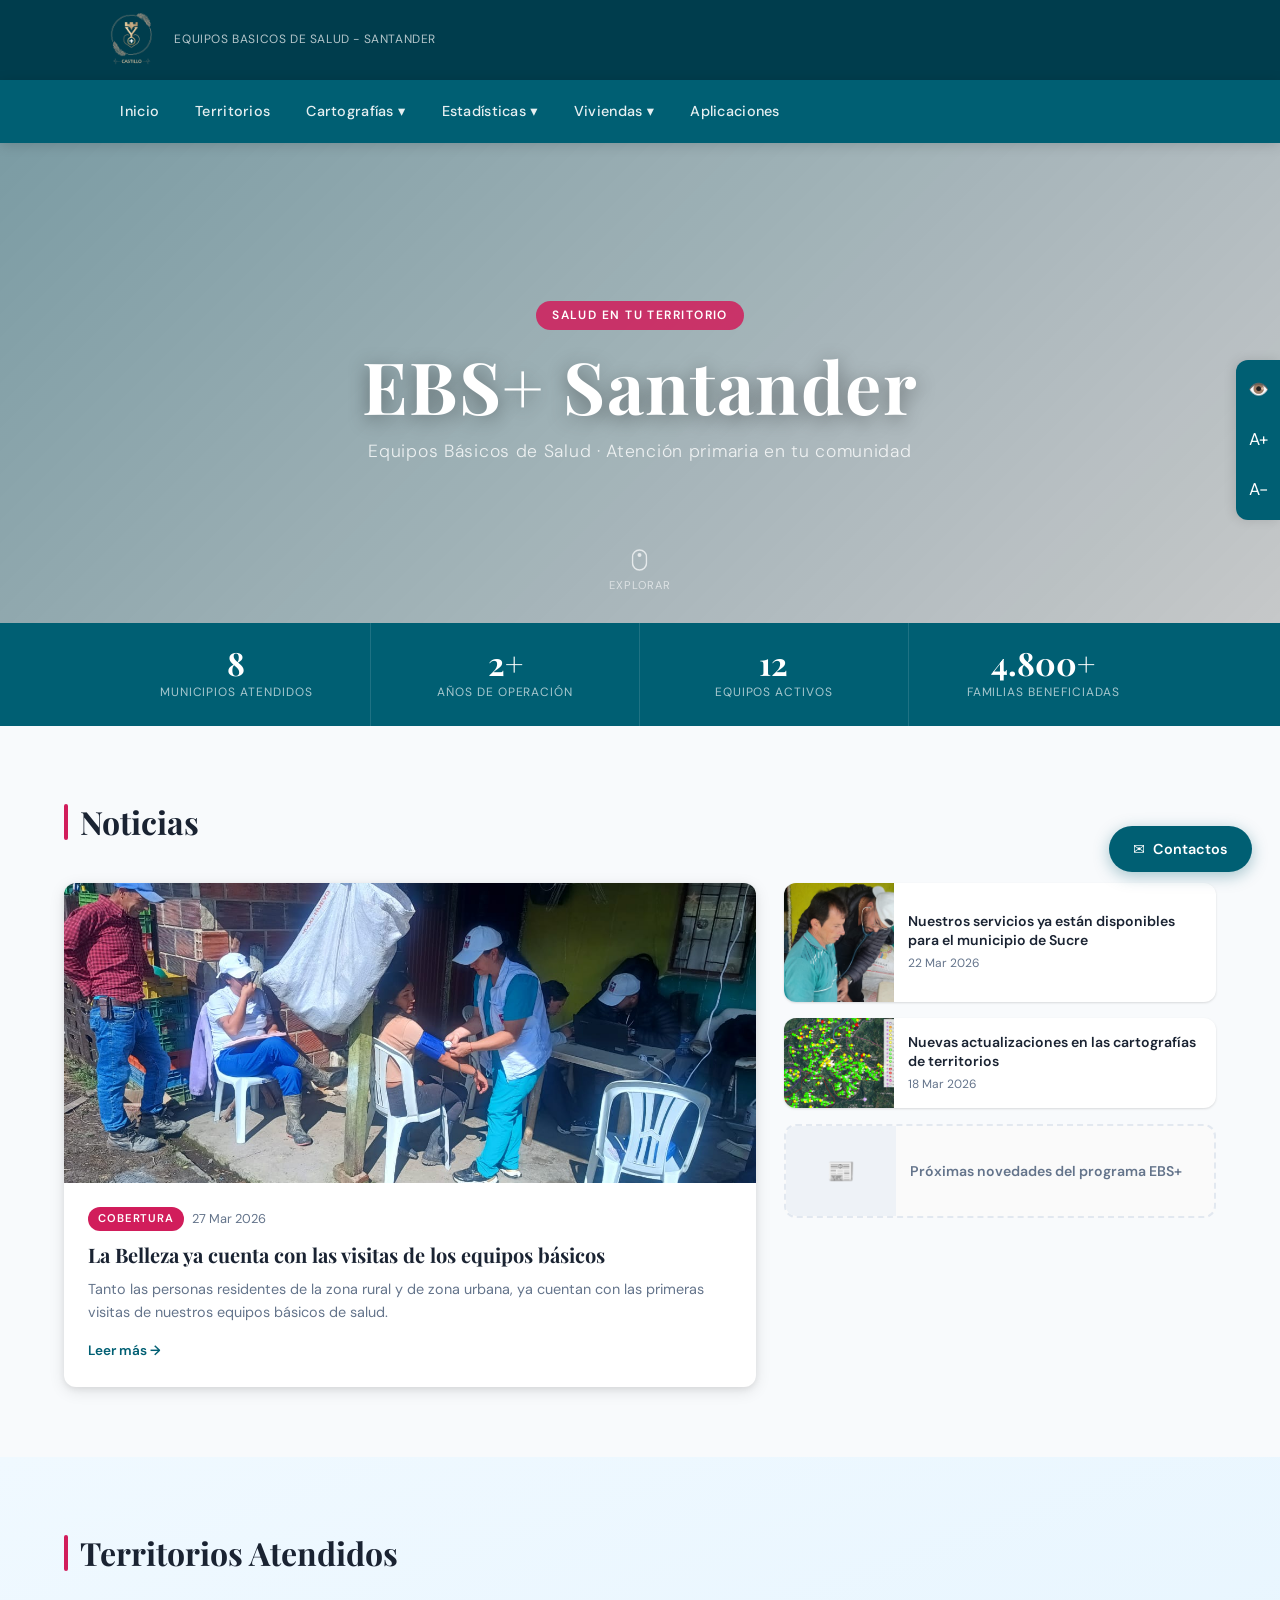
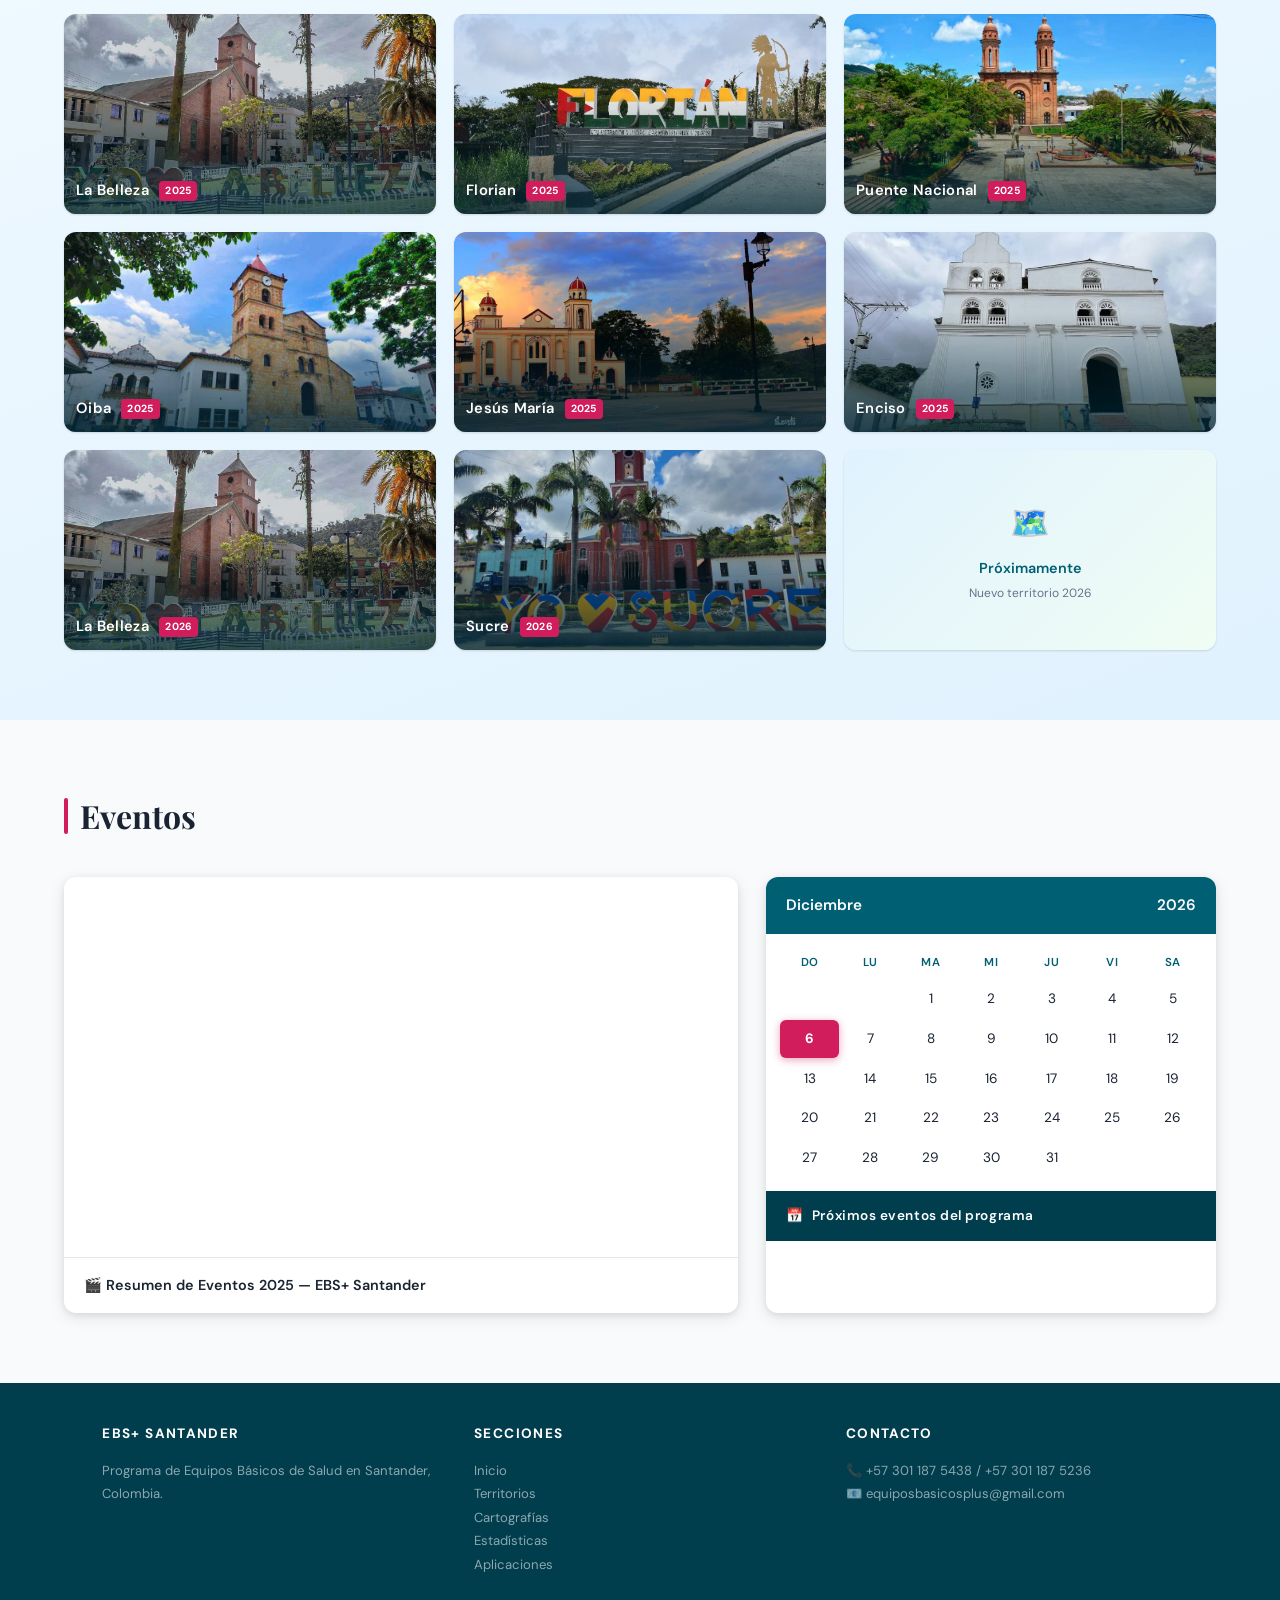
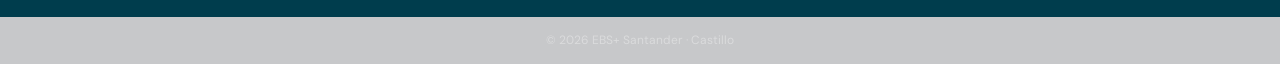
==== commit f43529b9: "Update index.html" ====
--- a/index.html
+++ b/index.html
@@ -717,17 +717,7 @@
                     <a href="#">Sucre</a>
                 </div>
             </li>
-            <li class="menu-item"><a href="#">Aplicaciones ▾</a>
-                <div class="dropdown-content">
-                    <a href="#">La Belleza</a>
-                    <a href="#">Florian</a>
-                    <a href="#">Puente Nacional</a>
-                    <a href="#">Oiba</a>
-                    <a href="#">Jesús María</a>
-                    <a href="#">Enciso</a>
-                    <a href="#">Sucre</a>
-                </div>
-            </li>
+            <li class="menu-item"><a href="https://appebs.netlify.app/">Aplicaciones</a></li>
         </ul>
     <button class="hamburger" id="hamburger" onclick="toggleMenu()" aria-label="Menú">
         <span></span><span></span><span></span>
